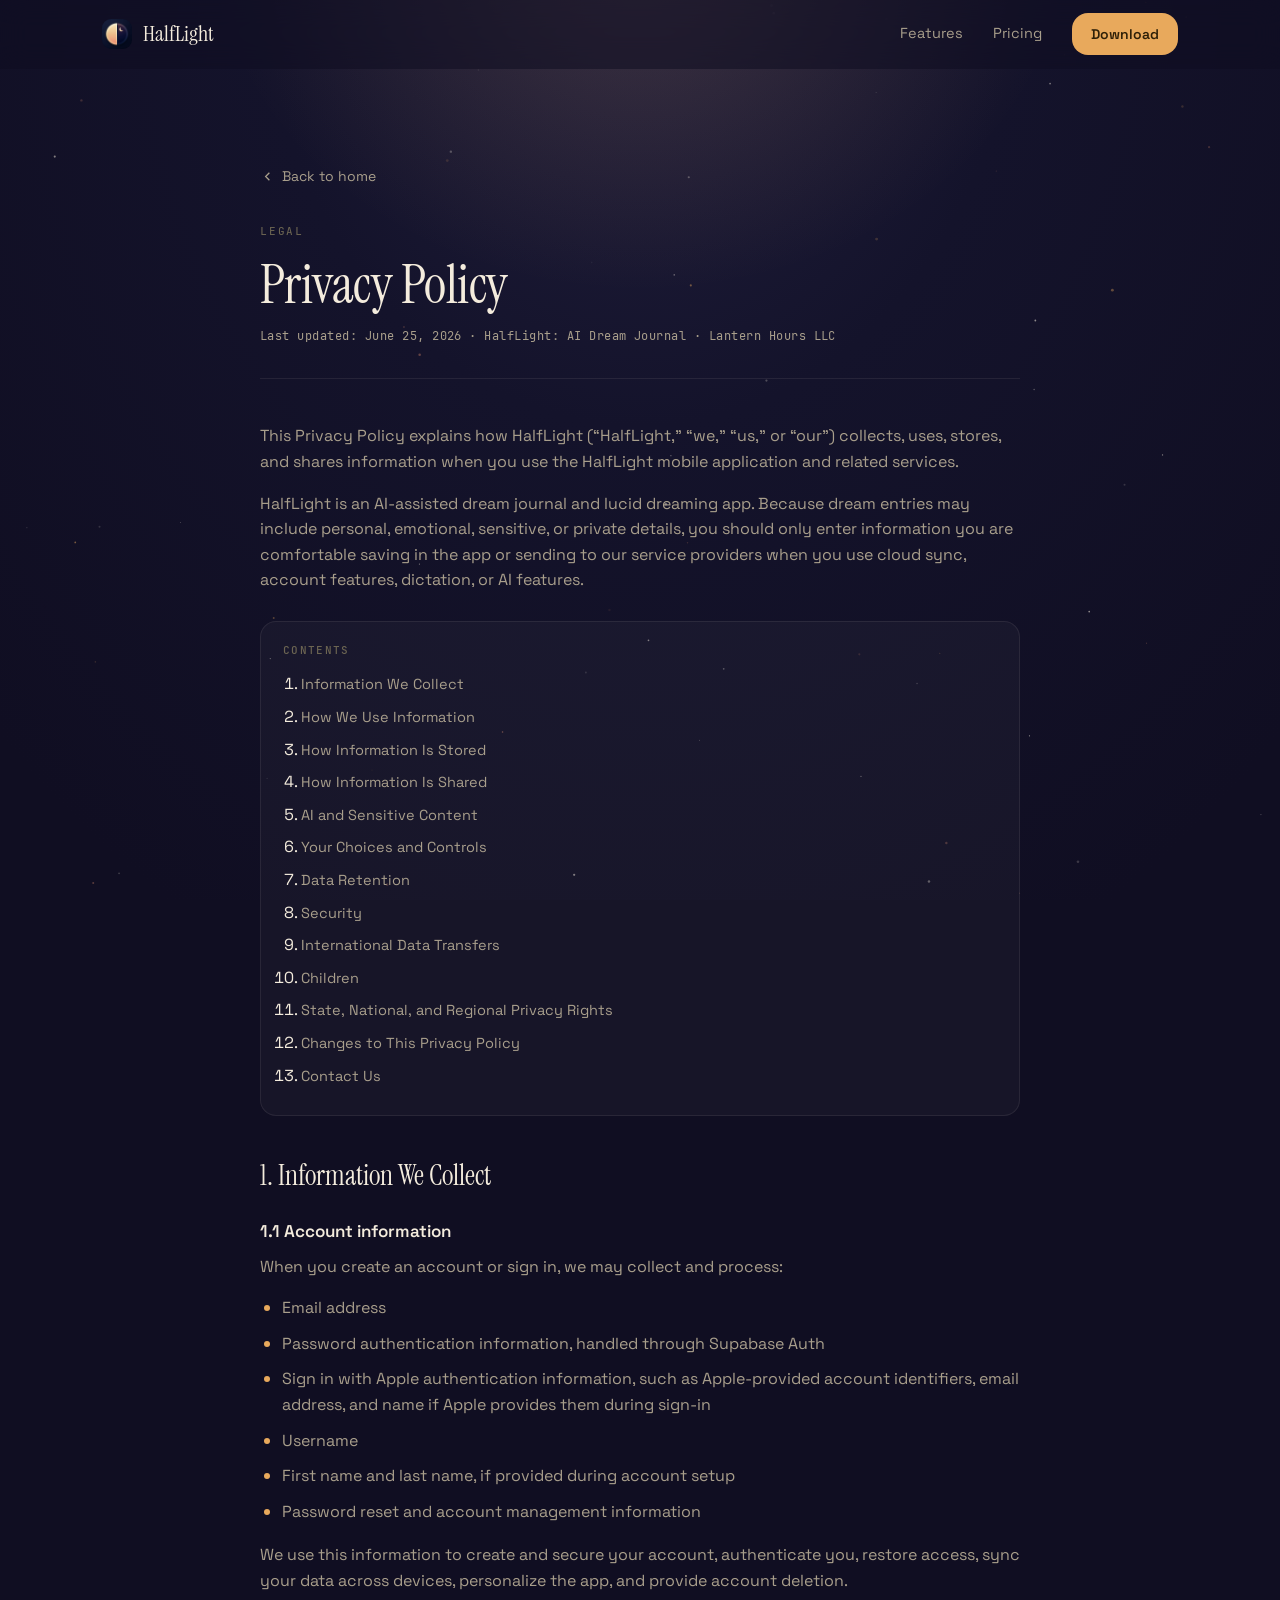
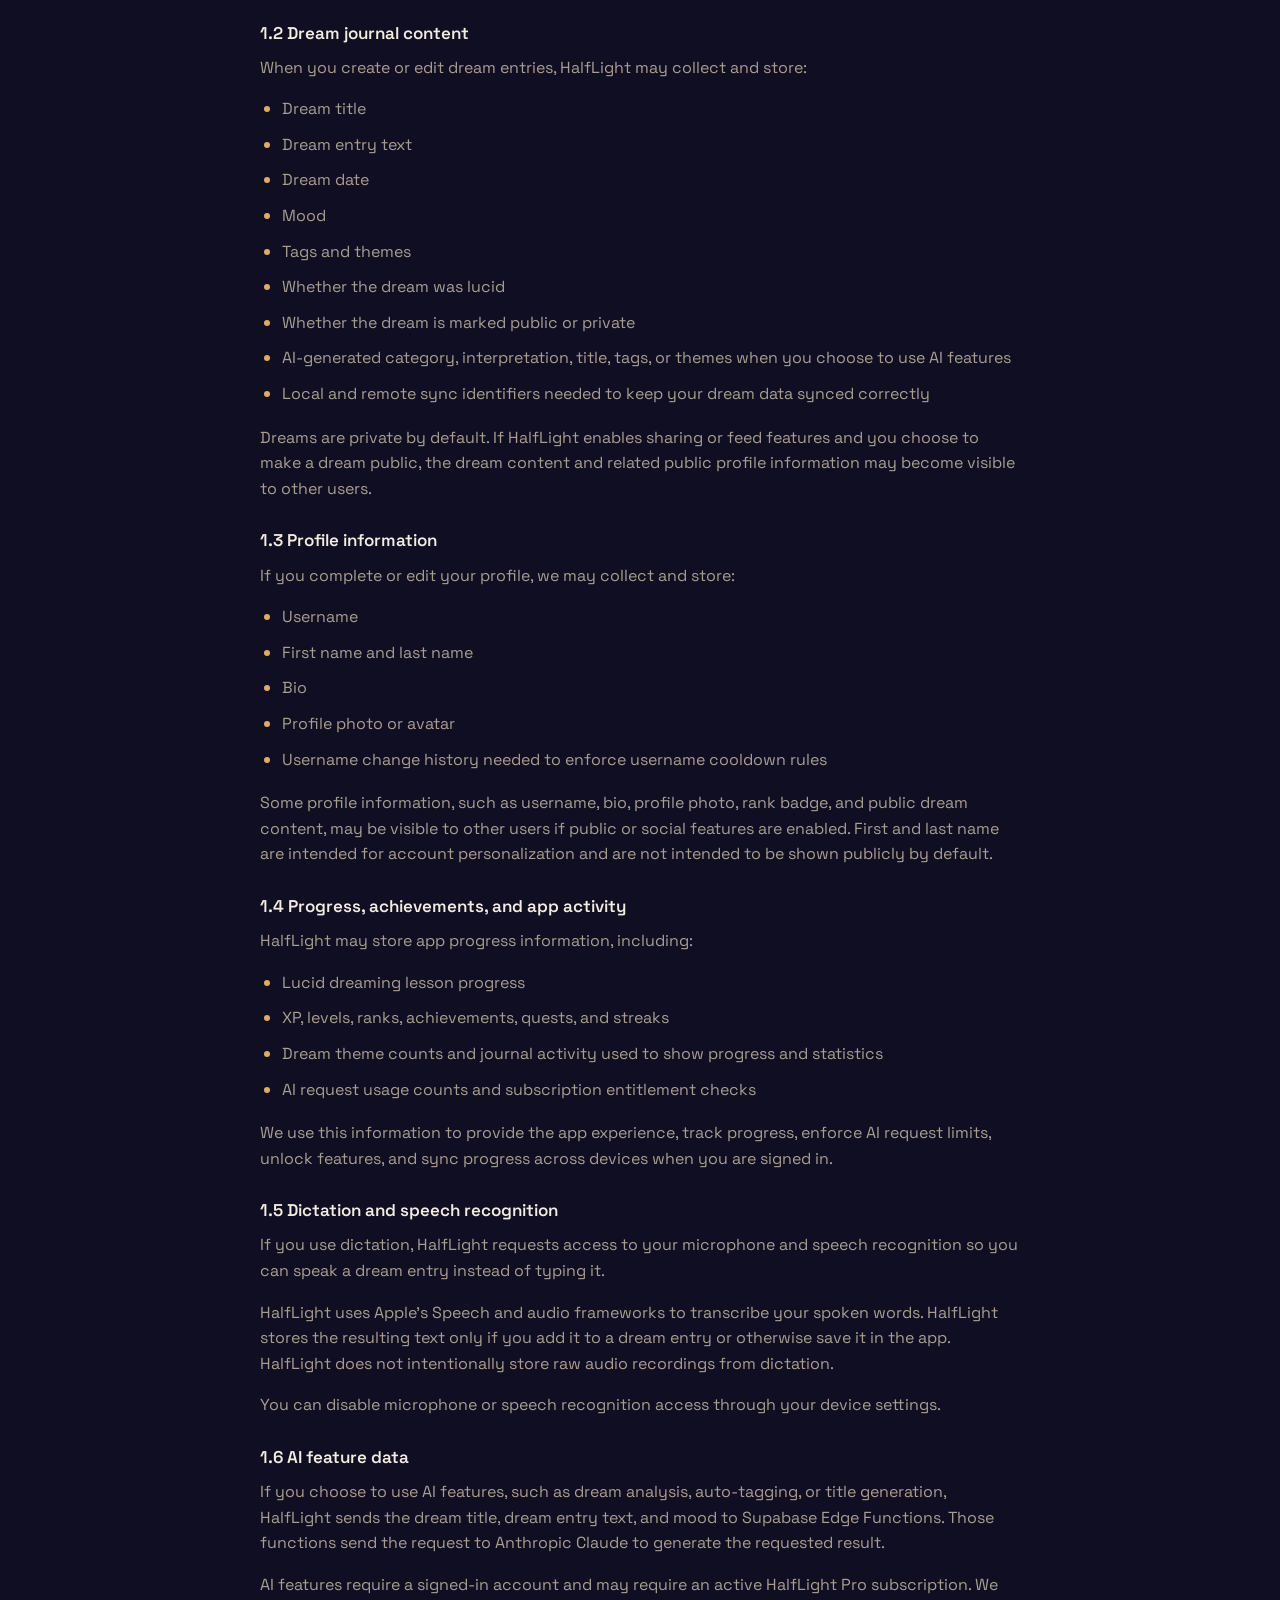
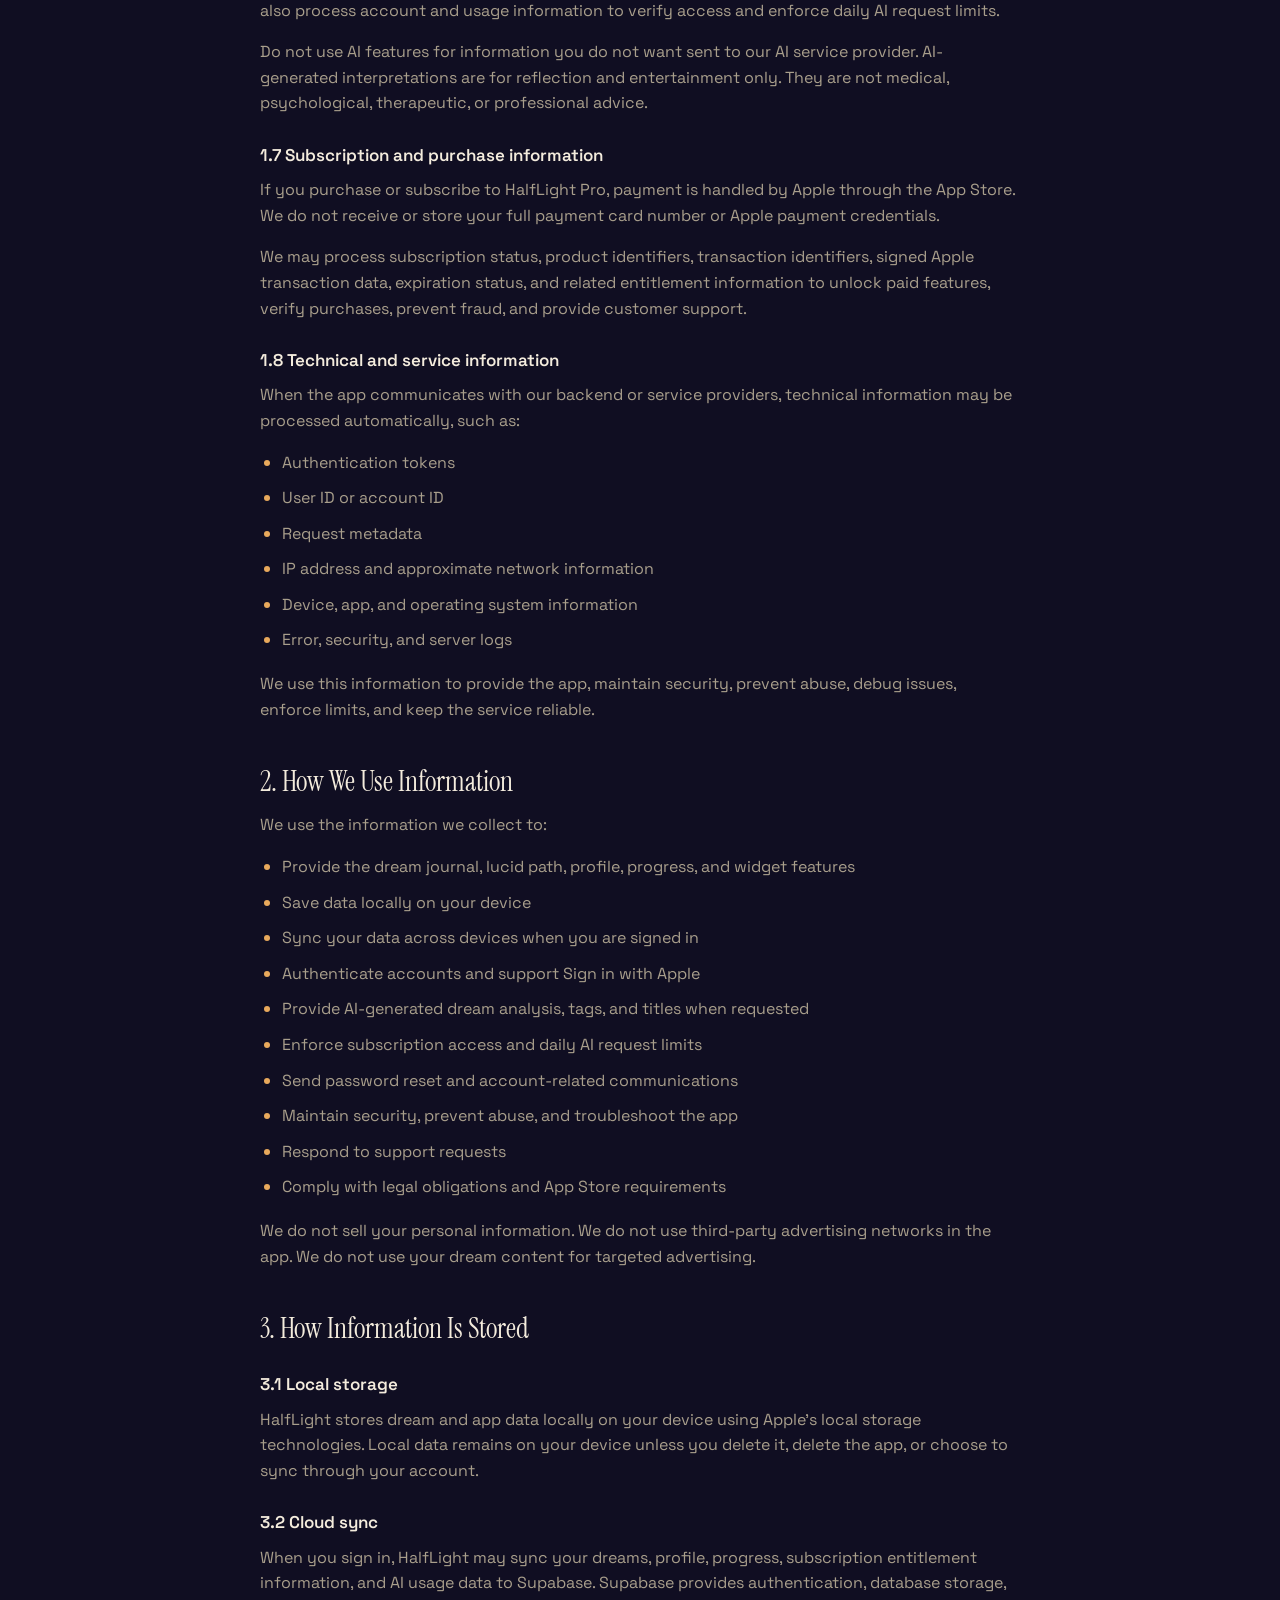
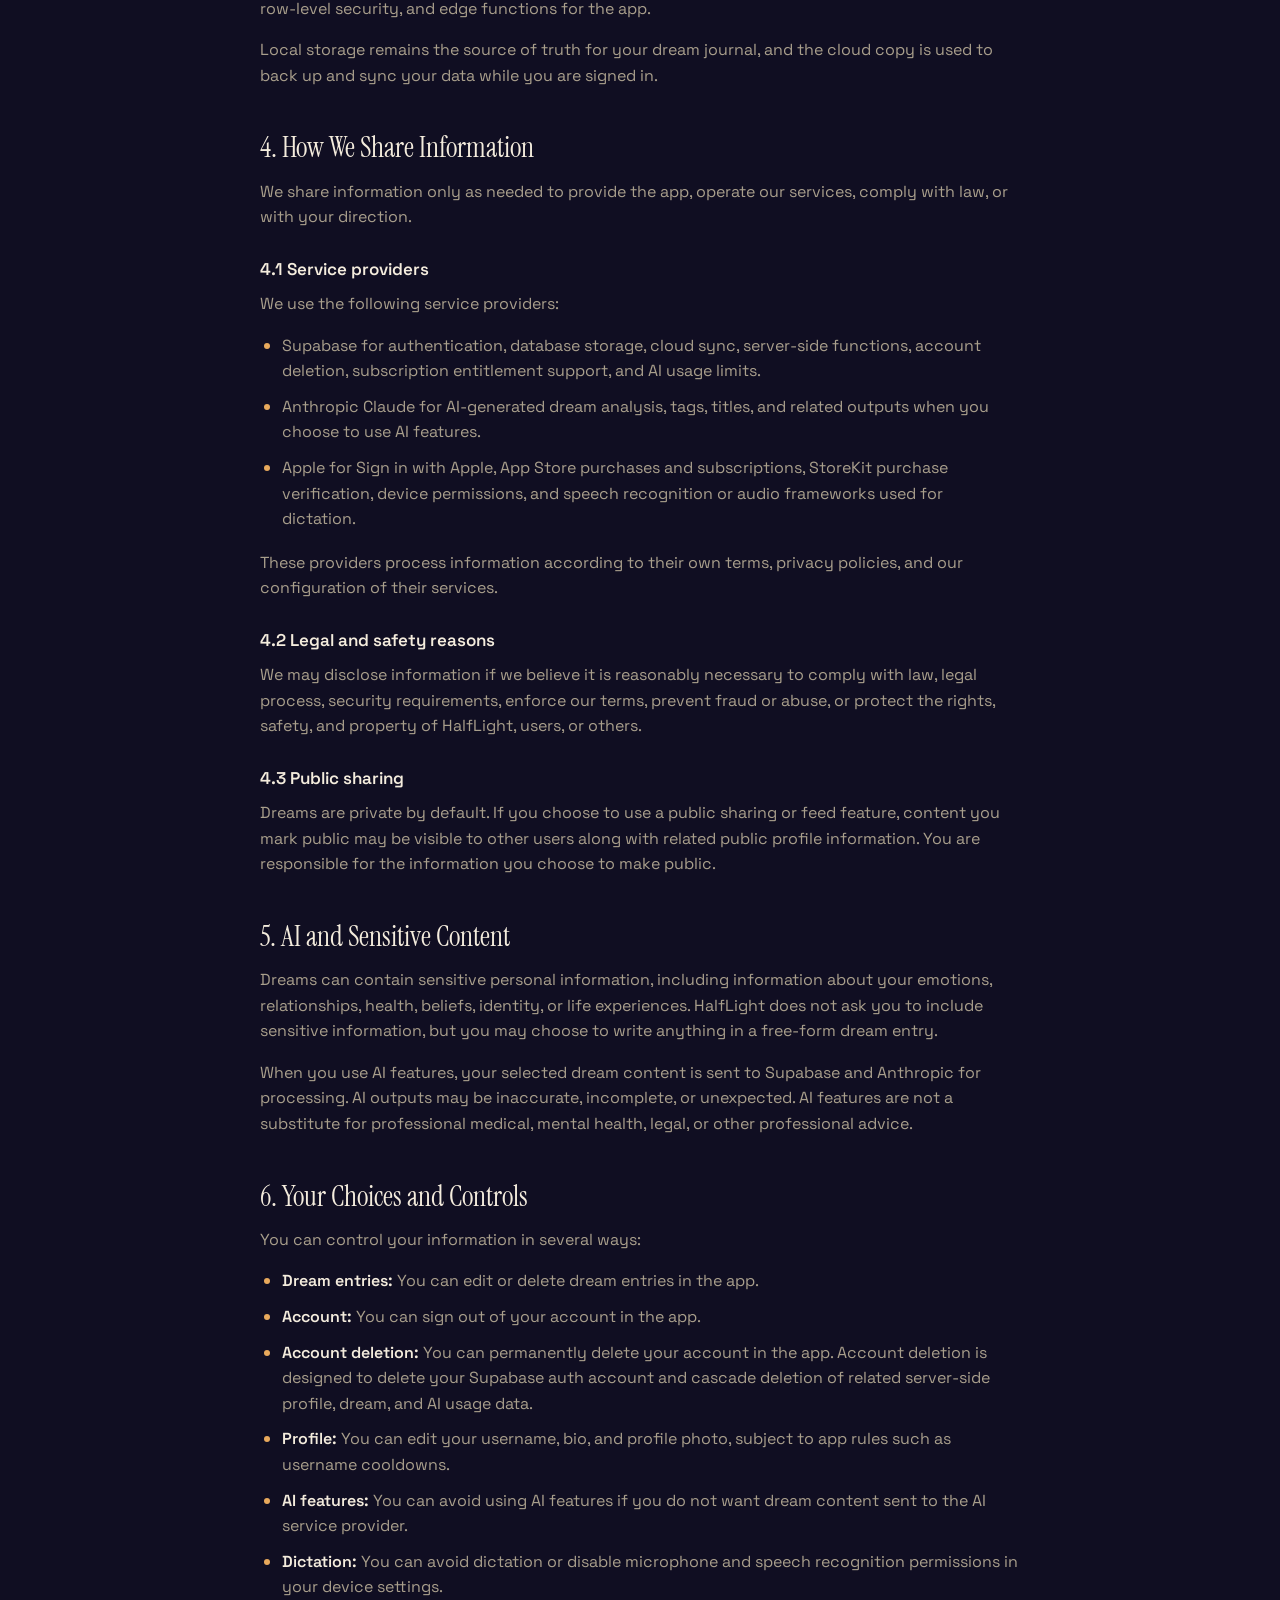
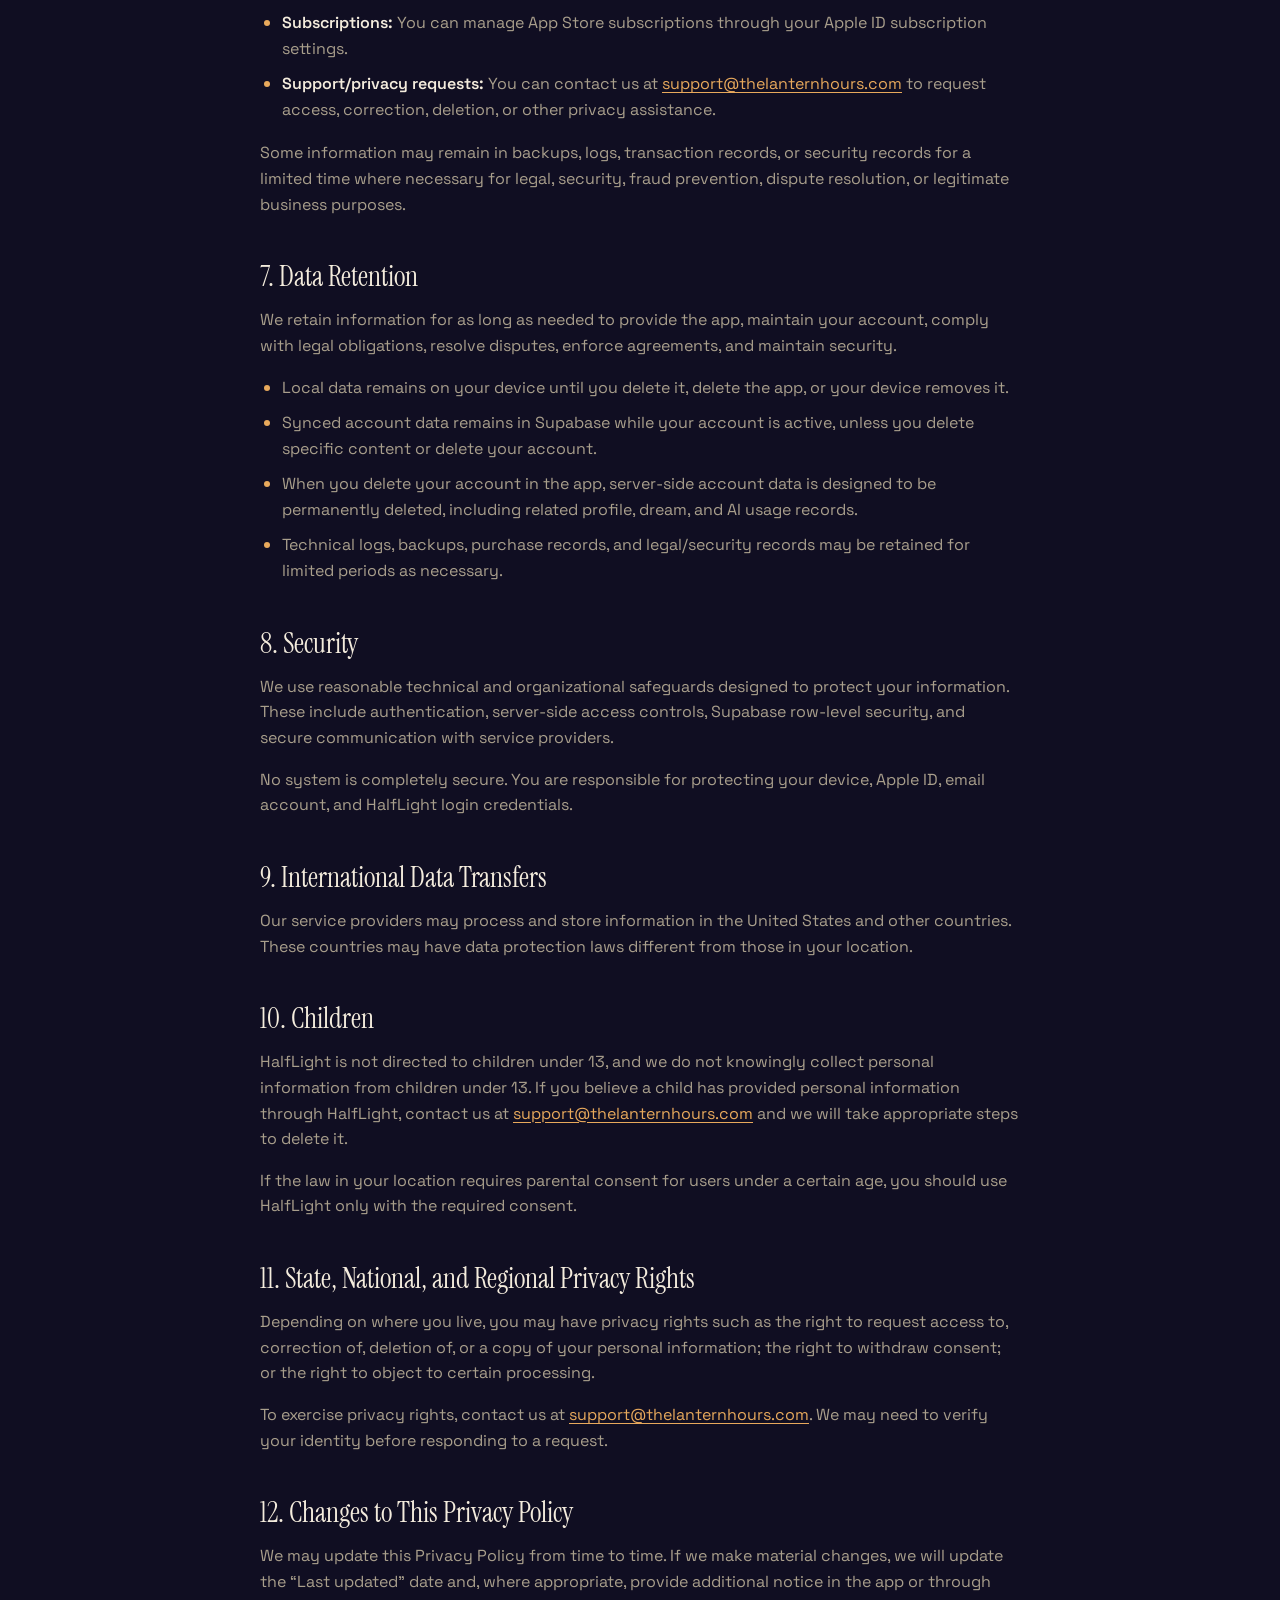
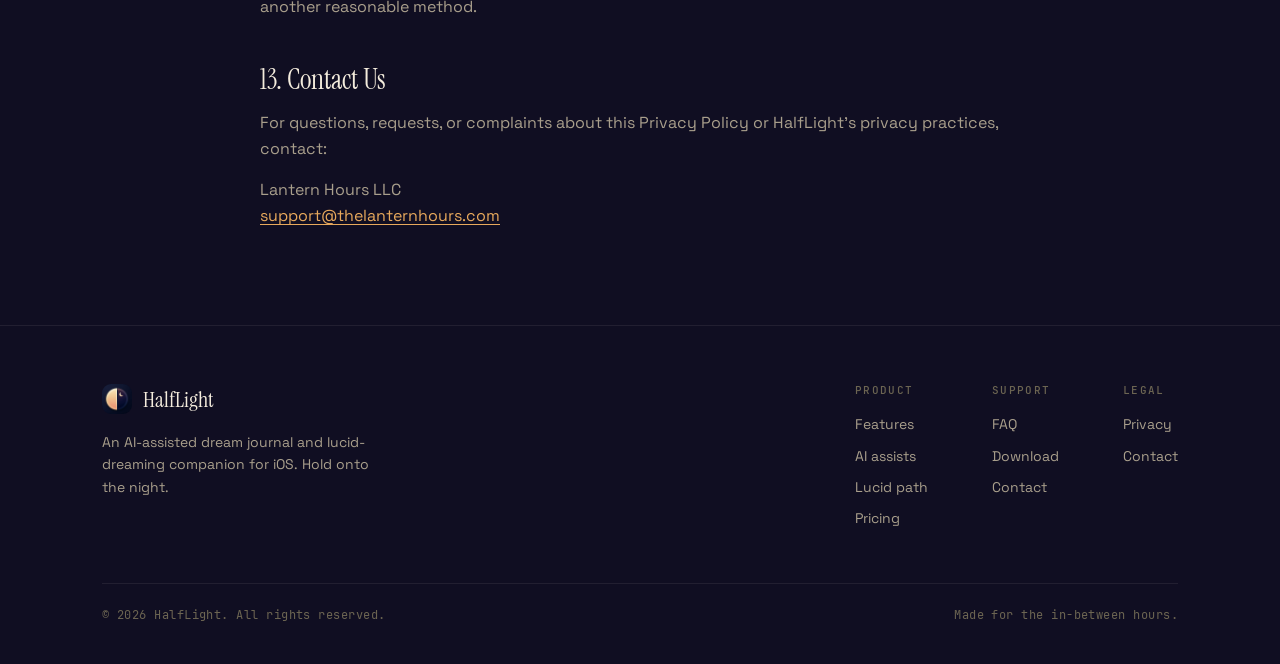
==== privacy.html @ d80c95a6 "Add initial implementation of HalfLight marketing site with JavaScript and CSS - Create script.js fo" ====
<!DOCTYPE html>
<html lang="en">
<head>
  <meta charset="UTF-8" />
  <meta name="viewport" content="width=device-width, initial-scale=1.0" />
  <title>Privacy Policy — HalfLight</title>
  <meta name="description" content="How HalfLight collects, uses, and protects your data." />
  <meta name="theme-color" content="#100E22" />
  <meta name="robots" content="index, follow" />
  <link rel="icon" type="image/jpeg" href="assets/logo.jpg" />
  <link rel="stylesheet" href="styles.css" />
</head>
<body>
  <div class="sky" aria-hidden="true"></div>
  <canvas class="stars" aria-hidden="true"></canvas>

  <!-- NAV -->
  <header class="nav" id="nav">
    <div class="wrap nav-inner">
      <a href="index.html" class="brand">
        <img src="assets/logo.jpg" alt="HalfLight logo" />
        <span>HalfLight</span>
      </a>
      <nav class="nav-links" id="navLinks">
        <a class="lnk" href="index.html#features">Features</a>
        <a class="lnk" href="index.html#pricing">Pricing</a>
        <a class="btn btn-primary" href="index.html#download">Download</a>
      </nav>
      <button class="nav-toggle" id="navToggle" aria-label="Menu">
        <svg width="24" height="24" viewBox="0 0 24 24" fill="none" stroke="currentColor" stroke-width="1.8"><path d="M3 6h18M3 12h18M3 18h18"/></svg>
      </button>
    </div>
  </header>

  <main class="doc">
    <div class="wrap">
      <div class="doc-wrap">
        <a href="index.html" class="doc-back">
          <svg width="15" height="15" viewBox="0 0 24 24" fill="none" stroke="currentColor" stroke-width="2"><path d="M15 18l-6-6 6-6"/></svg>
          Back to home
        </a>

        <div class="doc-head">
          <span class="eyebrow">Legal</span>
          <h1>Privacy Policy</h1>
          <p class="doc-meta">Last updated: June 25, 2026 · HalfLight: AI Dream Journal · Lantern Hours LLC</p>
        </div>

        <div class="doc-body">
          <p>This Privacy Policy explains how HalfLight (“HalfLight,” “we,” “us,” or “our”) collects, uses, stores, and shares information when you use the HalfLight mobile application and related services.</p>
          <p>HalfLight is an AI-assisted dream journal and lucid dreaming app. Because dream entries may include personal, emotional, sensitive, or private details, you should only enter information you are comfortable saving in the app or sending to our service providers when you use cloud sync, account features, dictation, or AI features.</p>

          <div class="doc-toc">
            <h4>Contents</h4>
            <ol>
              <li><a href="#info">Information We Collect</a></li>
              <li><a href="#use">How We Use Information</a></li>
              <li><a href="#storage">How Information Is Stored</a></li>
              <li><a href="#sharing">How Information Is Shared</a></li>
              <li><a href="#ai">AI and Sensitive Content</a></li>
              <li><a href="#choices">Your Choices and Controls</a></li>
              <li><a href="#retention">Data Retention</a></li>
              <li><a href="#security">Security</a></li>
              <li><a href="#transfers">International Data Transfers</a></li>
              <li><a href="#children">Children</a></li>
              <li><a href="#rights">State, National, and Regional Privacy Rights</a></li>
              <li><a href="#changes">Changes to This Privacy Policy</a></li>
              <li><a href="#contact">Contact Us</a></li>
            </ol>
          </div>

          <h2 id="info">1. Information We Collect</h2>

          <h3>1.1 Account information</h3>
          <p>When you create an account or sign in, we may collect and process:</p>
          <ul>
            <li>Email address</li>
            <li>Password authentication information, handled through Supabase Auth</li>
            <li>Sign in with Apple authentication information, such as Apple-provided account identifiers, email address, and name if Apple provides them during sign-in</li>
            <li>Username</li>
            <li>First name and last name, if provided during account setup</li>
            <li>Password reset and account management information</li>
          </ul>
          <p>We use this information to create and secure your account, authenticate you, restore access, sync your data across devices, personalize the app, and provide account deletion.</p>

          <h3>1.2 Dream journal content</h3>
          <p>When you create or edit dream entries, HalfLight may collect and store:</p>
          <ul>
            <li>Dream title</li>
            <li>Dream entry text</li>
            <li>Dream date</li>
            <li>Mood</li>
            <li>Tags and themes</li>
            <li>Whether the dream was lucid</li>
            <li>Whether the dream is marked public or private</li>
            <li>AI-generated category, interpretation, title, tags, or themes when you choose to use AI features</li>
            <li>Local and remote sync identifiers needed to keep your dream data synced correctly</li>
          </ul>
          <p>Dreams are private by default. If HalfLight enables sharing or feed features and you choose to make a dream public, the dream content and related public profile information may become visible to other users.</p>

          <h3>1.3 Profile information</h3>
          <p>If you complete or edit your profile, we may collect and store:</p>
          <ul>
            <li>Username</li>
            <li>First name and last name</li>
            <li>Bio</li>
            <li>Profile photo or avatar</li>
            <li>Username change history needed to enforce username cooldown rules</li>
          </ul>
          <p>Some profile information, such as username, bio, profile photo, rank badge, and public dream content, may be visible to other users if public or social features are enabled. First and last name are intended for account personalization and are not intended to be shown publicly by default.</p>

          <h3>1.4 Progress, achievements, and app activity</h3>
          <p>HalfLight may store app progress information, including:</p>
          <ul>
            <li>Lucid dreaming lesson progress</li>
            <li>XP, levels, ranks, achievements, quests, and streaks</li>
            <li>Dream theme counts and journal activity used to show progress and statistics</li>
            <li>AI request usage counts and subscription entitlement checks</li>
          </ul>
          <p>We use this information to provide the app experience, track progress, enforce AI request limits, unlock features, and sync progress across devices when you are signed in.</p>

          <h3>1.5 Dictation and speech recognition</h3>
          <p>If you use dictation, HalfLight requests access to your microphone and speech recognition so you can speak a dream entry instead of typing it.</p>
          <p>HalfLight uses Apple's Speech and audio frameworks to transcribe your spoken words. HalfLight stores the resulting text only if you add it to a dream entry or otherwise save it in the app. HalfLight does not intentionally store raw audio recordings from dictation.</p>
          <p>You can disable microphone or speech recognition access through your device settings.</p>

          <h3>1.6 AI feature data</h3>
          <p>If you choose to use AI features, such as dream analysis, auto-tagging, or title generation, HalfLight sends the dream title, dream entry text, and mood to Supabase Edge Functions. Those functions send the request to Anthropic Claude to generate the requested result.</p>
          <p>AI features require a signed-in account and may require an active HalfLight Pro subscription. We also process account and usage information to verify access and enforce daily AI request limits.</p>
          <p>Do not use AI features for information you do not want sent to our AI service provider. AI-generated interpretations are for reflection and entertainment only. They are not medical, psychological, therapeutic, or professional advice.</p>

          <h3>1.7 Subscription and purchase information</h3>
          <p>If you purchase or subscribe to HalfLight Pro, payment is handled by Apple through the App Store. We do not receive or store your full payment card number or Apple payment credentials.</p>
          <p>We may process subscription status, product identifiers, transaction identifiers, signed Apple transaction data, expiration status, and related entitlement information to unlock paid features, verify purchases, prevent fraud, and provide customer support.</p>

          <h3>1.8 Technical and service information</h3>
          <p>When the app communicates with our backend or service providers, technical information may be processed automatically, such as:</p>
          <ul>
            <li>Authentication tokens</li>
            <li>User ID or account ID</li>
            <li>Request metadata</li>
            <li>IP address and approximate network information</li>
            <li>Device, app, and operating system information</li>
            <li>Error, security, and server logs</li>
          </ul>
          <p>We use this information to provide the app, maintain security, prevent abuse, debug issues, enforce limits, and keep the service reliable.</p>

          <h2 id="use">2. How We Use Information</h2>
          <p>We use the information we collect to:</p>
          <ul>
            <li>Provide the dream journal, lucid path, profile, progress, and widget features</li>
            <li>Save data locally on your device</li>
            <li>Sync your data across devices when you are signed in</li>
            <li>Authenticate accounts and support Sign in with Apple</li>
            <li>Provide AI-generated dream analysis, tags, and titles when requested</li>
            <li>Enforce subscription access and daily AI request limits</li>
            <li>Send password reset and account-related communications</li>
            <li>Maintain security, prevent abuse, and troubleshoot the app</li>
            <li>Respond to support requests</li>
            <li>Comply with legal obligations and App Store requirements</li>
          </ul>
          <p>We do not sell your personal information. We do not use third-party advertising networks in the app. We do not use your dream content for targeted advertising.</p>

          <h2 id="storage">3. How Information Is Stored</h2>
          <h3>3.1 Local storage</h3>
          <p>HalfLight stores dream and app data locally on your device using Apple's local storage technologies. Local data remains on your device unless you delete it, delete the app, or choose to sync through your account.</p>
          <h3>3.2 Cloud sync</h3>
          <p>When you sign in, HalfLight may sync your dreams, profile, progress, subscription entitlement information, and AI usage data to Supabase. Supabase provides authentication, database storage, row-level security, and edge functions for the app.</p>
          <p>Local storage remains the source of truth for your dream journal, and the cloud copy is used to back up and sync your data while you are signed in.</p>

          <h2 id="sharing">4. How We Share Information</h2>
          <p>We share information only as needed to provide the app, operate our services, comply with law, or with your direction.</p>
          <h3>4.1 Service providers</h3>
          <p>We use the following service providers:</p>
          <ul>
            <li>Supabase for authentication, database storage, cloud sync, server-side functions, account deletion, subscription entitlement support, and AI usage limits.</li>
            <li>Anthropic Claude for AI-generated dream analysis, tags, titles, and related outputs when you choose to use AI features.</li>
            <li>Apple for Sign in with Apple, App Store purchases and subscriptions, StoreKit purchase verification, device permissions, and speech recognition or audio frameworks used for dictation.</li>
          </ul>
          <p>These providers process information according to their own terms, privacy policies, and our configuration of their services.</p>
          <h3>4.2 Legal and safety reasons</h3>
          <p>We may disclose information if we believe it is reasonably necessary to comply with law, legal process, security requirements, enforce our terms, prevent fraud or abuse, or protect the rights, safety, and property of HalfLight, users, or others.</p>
          <h3>4.3 Public sharing</h3>
          <p>Dreams are private by default. If you choose to use a public sharing or feed feature, content you mark public may be visible to other users along with related public profile information. You are responsible for the information you choose to make public.</p>

          <h2 id="ai">5. AI and Sensitive Content</h2>
          <p>Dreams can contain sensitive personal information, including information about your emotions, relationships, health, beliefs, identity, or life experiences. HalfLight does not ask you to include sensitive information, but you may choose to write anything in a free-form dream entry.</p>
          <p>When you use AI features, your selected dream content is sent to Supabase and Anthropic for processing. AI outputs may be inaccurate, incomplete, or unexpected. AI features are not a substitute for professional medical, mental health, legal, or other professional advice.</p>

          <h2 id="choices">6. Your Choices and Controls</h2>
          <p>You can control your information in several ways:</p>
          <ul>
            <li><strong>Dream entries:</strong> You can edit or delete dream entries in the app.</li>
            <li><strong>Account:</strong> You can sign out of your account in the app.</li>
            <li><strong>Account deletion:</strong> You can permanently delete your account in the app. Account deletion is designed to delete your Supabase auth account and cascade deletion of related server-side profile, dream, and AI usage data.</li>
            <li><strong>Profile:</strong> You can edit your username, bio, and profile photo, subject to app rules such as username cooldowns.</li>
            <li><strong>AI features:</strong> You can avoid using AI features if you do not want dream content sent to the AI service provider.</li>
            <li><strong>Dictation:</strong> You can avoid dictation or disable microphone and speech recognition permissions in your device settings.</li>
            <li><strong>Subscriptions:</strong> You can manage App Store subscriptions through your Apple ID subscription settings.</li>
            <li><strong>Support/privacy requests:</strong> You can contact us at <a href="mailto:support@thelanternhours.com">support@thelanternhours.com</a> to request access, correction, deletion, or other privacy assistance.</li>
          </ul>
          <p>Some information may remain in backups, logs, transaction records, or security records for a limited time where necessary for legal, security, fraud prevention, dispute resolution, or legitimate business purposes.</p>

          <h2 id="retention">7. Data Retention</h2>
          <p>We retain information for as long as needed to provide the app, maintain your account, comply with legal obligations, resolve disputes, enforce agreements, and maintain security.</p>
          <ul>
            <li>Local data remains on your device until you delete it, delete the app, or your device removes it.</li>
            <li>Synced account data remains in Supabase while your account is active, unless you delete specific content or delete your account.</li>
            <li>When you delete your account in the app, server-side account data is designed to be permanently deleted, including related profile, dream, and AI usage records.</li>
            <li>Technical logs, backups, purchase records, and legal/security records may be retained for limited periods as necessary.</li>
          </ul>

          <h2 id="security">8. Security</h2>
          <p>We use reasonable technical and organizational safeguards designed to protect your information. These include authentication, server-side access controls, Supabase row-level security, and secure communication with service providers.</p>
          <p>No system is completely secure. You are responsible for protecting your device, Apple ID, email account, and HalfLight login credentials.</p>

          <h2 id="transfers">9. International Data Transfers</h2>
          <p>Our service providers may process and store information in the United States and other countries. These countries may have data protection laws different from those in your location.</p>

          <h2 id="children">10. Children</h2>
          <p>HalfLight is not directed to children under 13, and we do not knowingly collect personal information from children under 13. If you believe a child has provided personal information through HalfLight, contact us at <a href="mailto:support@thelanternhours.com">support@thelanternhours.com</a> and we will take appropriate steps to delete it.</p>
          <p>If the law in your location requires parental consent for users under a certain age, you should use HalfLight only with the required consent.</p>

          <h2 id="rights">11. State, National, and Regional Privacy Rights</h2>
          <p>Depending on where you live, you may have privacy rights such as the right to request access to, correction of, deletion of, or a copy of your personal information; the right to withdraw consent; or the right to object to certain processing.</p>
          <p>To exercise privacy rights, contact us at <a href="mailto:support@thelanternhours.com">support@thelanternhours.com</a>. We may need to verify your identity before responding to a request.</p>

          <h2 id="changes">12. Changes to This Privacy Policy</h2>
          <p>We may update this Privacy Policy from time to time. If we make material changes, we will update the “Last updated” date and, where appropriate, provide additional notice in the app or through another reasonable method.</p>

          <h2 id="contact">13. Contact Us</h2>
          <p>For questions, requests, or complaints about this Privacy Policy or HalfLight's privacy practices, contact:</p>
          <p>Lantern Hours LLC<br><a href="mailto:support@thelanternhours.com">support@thelanternhours.com</a></p>
        </div>
      </div>
    </div>
  </main>

  <!-- FOOTER -->
  <footer class="foot">
    <div class="wrap">
      <div class="foot-grid">
        <div>
          <a href="index.html" class="brand"><img src="assets/logo.jpg" alt="HalfLight logo" /><span>HalfLight</span></a>
          <p class="foot-tag">An AI-assisted dream journal and lucid-dreaming companion for iOS. Hold onto the night.</p>
        </div>
        <div class="foot-cols">
          <div class="foot-col">
            <h4>Product</h4>
            <a href="index.html#features">Features</a>
            <a href="index.html#ai">AI assists</a>
            <a href="index.html#lucid">Lucid path</a>
            <a href="index.html#pricing">Pricing</a>
          </div>
          <div class="foot-col">
            <h4>Support</h4>
            <a href="index.html#faq">FAQ</a>
            <a href="index.html#download">Download</a>
            <a href="mailto:support@thelanternhours.com">Contact</a>
          </div>
          <div class="foot-col">
            <h4>Legal</h4>
            <a href="privacy.html">Privacy</a>
            <a href="privacy.html#contact">Contact</a>
          </div>
        </div>
      </div>
      <div class="foot-bottom">
        <span>© <span id="year"></span> HalfLight. All rights reserved.</span>
        <span>Made for the in-between hours.</span>
      </div>
    </div>
  </footer>

  <script src="script.js"></script>
</body>
</html>
---- styles.css ----
/* ============================================================
   HalfLight — marketing site
   Visual language mirrors the app's DesignSystem.swift:
   • Instrument Serif — display & titles
   • Space Grotesk    — UI & body copy
   • JetBrains Mono    — eyebrow labels, metadata
   Celestial / editorial palette, dark-first.
   ============================================================ */

/* ---------- Fonts ---------- */
@font-face {
  font-family: "Instrument Serif";
  src: url("assets/fonts/InstrumentSerif-Regular.ttf") format("truetype");
  font-weight: 400; font-style: normal; font-display: swap;
}
@font-face {
  font-family: "Instrument Serif";
  src: url("assets/fonts/InstrumentSerif-Italic.ttf") format("truetype");
  font-weight: 400; font-style: italic; font-display: swap;
}
@font-face {
  font-family: "Space Grotesk";
  src: url("assets/fonts/SpaceGrotesk-Regular.ttf") format("truetype");
  font-weight: 400; font-style: normal; font-display: swap;
}
@font-face {
  font-family: "Space Grotesk";
  src: url("assets/fonts/SpaceGrotesk-Medium.ttf") format("truetype");
  font-weight: 500; font-style: normal; font-display: swap;
}
@font-face {
  font-family: "Space Grotesk";
  src: url("assets/fonts/SpaceGrotesk-SemiBold.ttf") format("truetype");
  font-weight: 600; font-style: normal; font-display: swap;
}
@font-face {
  font-family: "Space Grotesk";
  src: url("assets/fonts/SpaceGrotesk-Bold.ttf") format("truetype");
  font-weight: 700; font-style: normal; font-display: swap;
}
@font-face {
  font-family: "JetBrains Mono";
  src: url("assets/fonts/JetBrainsMono-Regular.ttf") format("truetype");
  font-weight: 400; font-style: normal; font-display: swap;
}
@font-face {
  font-family: "JetBrains Mono";
  src: url("assets/fonts/JetBrainsMono-Medium.ttf") format("truetype");
  font-weight: 500; font-style: normal; font-display: swap;
}
@font-face {
  font-family: "JetBrains Mono";
  src: url("assets/fonts/JetBrainsMono-SemiBold.ttf") format("truetype");
  font-weight: 600; font-style: normal; font-display: swap;
}

/* ---------- Palette (dark, from DreamBackground.swift) ---------- */
:root {
  --base:        #14132B;
  --base-deep:   #100E22;
  --surface:     #211F3D;
  --surface-2:   #27244a;
  --primary:     #E8A95C;  /* amber */
  --accent:      #D98B6B;  /* terracotta */
  --name-accent: #D98B6B;
  --text:        #F4ECDD;
  --subtle:      #A99F8C;
  --faint:       #6C6552;
  --on-primary:  #2E2008;
  --lavender:    #B6A6CE;

  --hairline: rgba(244, 236, 221, 0.08);
  --hairline-strong: rgba(244, 236, 221, 0.14);

  --screen: 22px;
  --card-radius: 24px;
  --hero-radius: 26px;
  --control-radius: 16px;
  --pill-radius: 14px;
  --maxw: 1120px;

  --serif: "Instrument Serif", Georgia, serif;
  --body:  "Space Grotesk", system-ui, -apple-system, sans-serif;
  --mono:  "JetBrains Mono", ui-monospace, monospace;
}

/* ---------- Reset ---------- */
*, *::before, *::after { box-sizing: border-box; margin: 0; padding: 0; }
html { scroll-behavior: smooth; -webkit-text-size-adjust: 100%; }
body {
  font-family: var(--body);
  color: var(--text);
  background: var(--base-deep);
  line-height: 1.6;
  overflow-x: hidden;
  -webkit-font-smoothing: antialiased;
}
a { color: inherit; text-decoration: none; }
img { max-width: 100%; display: block; }
section { position: relative; }

/* ---------- Celestial backdrop (mirrors NightSkyBackground) ---------- */
.sky {
  position: fixed; inset: 0; z-index: -2;
  background:
    radial-gradient(620px 520px at 50% -8%, rgba(232,169,92,0.16), transparent 70%),
    radial-gradient(900px 1100px at 50% -4%, var(--surface), var(--base) 42%, var(--base-deep) 100%);
}
.stars { position: fixed; inset: 0; z-index: -1; pointer-events: none; }

/* ---------- Layout helpers ---------- */
.wrap { width: 100%; max-width: var(--maxw); margin: 0 auto; padding: 0 var(--screen); }
.eyebrow {
  font-family: var(--mono);
  font-size: 11px; font-weight: 500;
  letter-spacing: 0.16em; text-transform: uppercase;
  color: var(--primary);
}
.section-head { max-width: 640px; margin-bottom: 52px; }
.section-head .eyebrow { color: var(--faint); }
.section-head h2 {
  font-family: var(--serif); font-weight: 400;
  font-size: clamp(30px, 4.6vw, 46px);
  line-height: 1.08; margin: 14px 0 16px;
  letter-spacing: -0.01em;
}
.section-head p { color: var(--subtle); font-size: 17px; max-width: 540px; }

.pad { padding: clamp(72px, 11vw, 130px) 0; }

/* ---------- Buttons ---------- */
.btn {
  display: inline-flex; align-items: center; gap: 9px;
  font-family: var(--body); font-weight: 600; font-size: 15px;
  padding: 14px 24px; border-radius: var(--control-radius);
  cursor: pointer; border: 1px solid transparent;
  transition: transform .15s ease, opacity .15s ease, background .2s ease, border-color .2s ease;
  white-space: nowrap;
}
.btn:active { transform: scale(0.97); }
.btn-primary { background: var(--primary); color: var(--on-primary); }
.btn-primary:hover { opacity: 0.92; }
.btn-ghost {
  background: rgba(244,236,221,0.04);
  color: rgba(244,236,221,0.82);
  border-color: var(--hairline-strong);
}
.btn-ghost:hover { background: rgba(244,236,221,0.08); }

/* ---------- Nav ---------- */
.nav {
  position: sticky; top: 0; z-index: 50;
  backdrop-filter: blur(14px);
  background: rgba(16,14,34,0.55);
  border-bottom: 1px solid transparent;
  transition: border-color .3s ease, background .3s ease;
}
.nav.scrolled { border-bottom-color: var(--hairline); background: rgba(16,14,34,0.82); }
.nav-inner { display: flex; align-items: center; justify-content: space-between; height: 68px; }
.brand { display: flex; align-items: center; gap: 11px; font-family: var(--serif); font-size: 22px; }
.brand img { width: 30px; height: 30px; border-radius: 9px; }
.nav-links { display: flex; align-items: center; gap: 30px; }
.nav-links a.lnk { font-size: 14.5px; color: var(--subtle); transition: color .2s ease; }
.nav-links a.lnk:hover { color: var(--text); }
.nav-links .btn { padding: 9px 18px; font-size: 14px; }
.nav-toggle { display: none; background: none; border: 0; color: var(--text); cursor: pointer; padding: 6px; }

/* ---------- Hero ---------- */
.hero { padding: clamp(56px, 10vw, 110px) 0 clamp(60px, 9vw, 100px); }
.hero-grid {
  display: grid; grid-template-columns: 1.05fr 0.95fr;
  gap: clamp(32px, 6vw, 80px); align-items: center;
}
.hero-copy .eyebrow { margin-bottom: 22px; display: inline-block; }
.hero h1 {
  font-family: var(--serif); font-weight: 400;
  font-size: clamp(44px, 7.2vw, 82px); line-height: 1.02;
  letter-spacing: -0.015em; margin-bottom: 24px;
}
.hero h1 .it { font-style: italic; color: var(--name-accent); }
.hero-sub { font-size: clamp(17px, 2.1vw, 20px); color: var(--subtle); max-width: 480px; margin-bottom: 34px; }
.hero-cta { display: flex; gap: 14px; flex-wrap: wrap; align-items: center; }
.hero-meta {
  margin-top: 30px; display: flex; gap: 26px; flex-wrap: wrap;
  font-family: var(--mono); font-size: 12px; color: var(--faint);
  letter-spacing: 0.04em;
}
.hero-meta b { color: var(--text); font-weight: 600; }

/* phone mockup */
.phone-wrap { display: flex; justify-content: center; perspective: 1600px; }
.phone {
  position: relative; width: 300px; aspect-ratio: 9 / 19.5;
  border-radius: 46px; padding: 11px;
  background: linear-gradient(160deg, #2a2750, #16142e);
  border: 1px solid var(--hairline-strong);
  box-shadow: 0 40px 90px -30px rgba(0,0,0,0.7), 0 0 80px -20px rgba(232,169,92,0.22);
  transform: rotateY(-13deg) rotateX(4deg);
}
.phone-screen {
  width: 100%; height: 100%; border-radius: 36px; overflow: hidden;
  background:
    radial-gradient(320px 280px at 50% -6%, rgba(232,169,92,0.18), transparent 70%),
    linear-gradient(180deg, #211F3D, #14132B 55%, #100E22);
  display: flex; flex-direction: column; padding: 26px 20px;
}
.phone-notch {
  position: absolute; top: 20px; left: 50%; transform: translateX(-50%);
  width: 92px; height: 7px; border-radius: 4px; background: rgba(0,0,0,0.45); z-index: 3;
}
.ps-eyebrow { font-family: var(--mono); font-size: 9.5px; letter-spacing: 0.18em; text-transform: uppercase; color: var(--faint); }
.ps-greet { font-family: var(--serif); font-size: 27px; line-height: 1.1; margin: 7px 0 18px; }
.ps-greet i { color: var(--name-accent); }
.ps-card {
  background: rgba(255,255,255,0.035); border: 1px solid var(--hairline);
  border-radius: 18px; padding: 14px 15px; margin-bottom: 12px;
}
.ps-card .lbl { font-family: var(--mono); font-size: 8.5px; letter-spacing: 0.14em; text-transform: uppercase; color: var(--primary); }
.ps-card .ttl { font-family: var(--serif); font-size: 17px; margin: 5px 0 6px; }
.ps-card .ex { font-size: 11px; color: var(--subtle); line-height: 1.5; }
.ps-tags { display: flex; gap: 6px; margin-top: 10px; flex-wrap: wrap; }
.ps-tag { font-family: var(--mono); font-size: 8.5px; padding: 4px 9px; border-radius: 20px; background: rgba(232,169,92,0.14); color: var(--primary); letter-spacing: 0.04em; }
.ps-cta {
  margin-top: auto; background: var(--primary); color: var(--on-primary);
  border-radius: 15px; padding: 13px; text-align: center;
  font-family: var(--body); font-weight: 600; font-size: 13px;
}
.ps-row { display: flex; gap: 8px; }
.ps-row .ps-card { flex: 1; margin-bottom: 12px; text-align: center; }
.ps-row .num { font-family: var(--serif); font-size: 24px; color: var(--primary); }
.ps-row .cap { font-family: var(--mono); font-size: 7.5px; letter-spacing: 0.1em; text-transform: uppercase; color: var(--faint); margin-top: 2px; }

/* ---------- Logo strip / values ---------- */
.strip { border-top: 1px solid var(--hairline); border-bottom: 1px solid var(--hairline); }
.strip-inner { display: flex; flex-wrap: wrap; gap: 14px 38px; justify-content: center; padding: 26px 0; }
.strip-item { font-family: var(--mono); font-size: 12px; letter-spacing: 0.06em; color: var(--subtle); display: flex; align-items: center; gap: 9px; }
.strip-item .dot { width: 5px; height: 5px; border-radius: 50%; background: var(--primary); }

/* ---------- Feature cards ---------- */
.feat-grid { display: grid; grid-template-columns: repeat(3, 1fr); gap: 18px; }
.card {
  background: var(--surface); border: 1px solid var(--hairline);
  border-radius: var(--card-radius); padding: 30px 28px;
  box-shadow: 0 12px 30px -18px rgba(0,0,0,0.6);
  transition: transform .25s ease, border-color .25s ease;
}
.card:hover { transform: translateY(-4px); border-color: var(--hairline-strong); }
.card .ic {
  width: 46px; height: 46px; border-radius: 13px; display: grid; place-items: center;
  background: rgba(232,169,92,0.12); margin-bottom: 18px; font-size: 22px;
}
.card h3 { font-family: var(--serif); font-weight: 400; font-size: 23px; margin-bottom: 9px; }
.card p { color: var(--subtle); font-size: 14.5px; }
.card.span-2 { grid-column: span 2; }

/* ---------- Alternating feature rows ---------- */
.frow { display: grid; grid-template-columns: 1fr 1fr; gap: clamp(30px, 6vw, 76px); align-items: center; }
.frow + .frow { margin-top: clamp(60px, 9vw, 110px); }
.frow.flip .frow-media { order: -1; }
.frow-copy .eyebrow { display: inline-block; margin-bottom: 16px; }
.frow-copy h3 { font-family: var(--serif); font-weight: 400; font-size: clamp(28px, 3.6vw, 38px); line-height: 1.1; margin-bottom: 16px; }
.frow-copy p { color: var(--subtle); font-size: 16px; margin-bottom: 18px; }
.flist { list-style: none; display: flex; flex-direction: column; gap: 11px; }
.flist li { display: flex; gap: 11px; font-size: 14.5px; color: var(--text); align-items: flex-start; }
.flist li::before { content: ""; flex: none; width: 7px; height: 7px; border-radius: 50%; background: var(--primary); margin-top: 8px; box-shadow: 0 0 10px rgba(232,169,92,0.6); }

.frow-media { display: flex; justify-content: center; }
.mock {
  width: 100%; max-width: 420px;
  background: var(--surface); border: 1px solid var(--hairline);
  border-radius: var(--hero-radius); padding: 24px;
  box-shadow: 0 30px 70px -32px rgba(0,0,0,0.7);
}
.mock-eyebrow { font-family: var(--mono); font-size: 10px; letter-spacing: 0.16em; text-transform: uppercase; color: var(--faint); }
.mock h4 { font-family: var(--serif); font-weight: 400; font-size: 22px; margin: 8px 0 14px; }

/* AI mock */
.ai-chip { display: inline-flex; align-items: center; gap: 7px; font-family: var(--mono); font-size: 10px; letter-spacing: 0.08em; text-transform: uppercase; padding: 6px 11px; border-radius: 20px; background: rgba(217,139,107,0.16); color: var(--accent); margin-bottom: 14px; }
.ai-line { height: 9px; border-radius: 5px; background: linear-gradient(90deg, rgba(244,236,221,0.16), rgba(244,236,221,0.05)); margin-bottom: 9px; }
.ai-line.w-90 { width: 90%; } .ai-line.w-75 { width: 75%; } .ai-line.w-60 { width: 60%; }
.ai-tags { display: flex; gap: 7px; flex-wrap: wrap; margin-top: 16px; }
.ai-tags span { font-family: var(--mono); font-size: 10px; padding: 5px 11px; border-radius: 20px; background: rgba(232,169,92,0.13); color: var(--primary); }

/* lucid path mock */
.path { display: flex; flex-direction: column; gap: 4px; }
.path-node { display: flex; align-items: center; gap: 13px; padding: 10px 4px; }
.path-dot { flex: none; width: 38px; height: 38px; border-radius: 50%; display: grid; place-items: center; font-size: 16px; border: 1px solid var(--hairline-strong); }
.path-dot.done { background: var(--primary); color: var(--on-primary); border-color: transparent; }
.path-dot.now { background: rgba(232,169,92,0.16); color: var(--primary); box-shadow: 0 0 0 4px rgba(232,169,92,0.10); }
.path-dot.lock { color: var(--faint); }
.path-node .pn-t { font-family: var(--serif); font-size: 16px; }
.path-node .pn-s { font-family: var(--mono); font-size: 9.5px; letter-spacing: 0.08em; text-transform: uppercase; color: var(--faint); }
.path-line { width: 1px; height: 12px; background: var(--hairline-strong); margin-left: 22px; }

/* progress mock */
.prog-grid { display: grid; grid-template-columns: repeat(2, 1fr); gap: 11px; }
.prog-cell { background: rgba(255,255,255,0.03); border: 1px solid var(--hairline); border-radius: 14px; padding: 15px; }
.prog-cell .n { font-family: var(--serif); font-size: 30px; color: var(--primary); }
.prog-cell .c { font-family: var(--mono); font-size: 9px; letter-spacing: 0.1em; text-transform: uppercase; color: var(--faint); margin-top: 3px; }
.heat { display: grid; grid-template-columns: repeat(14, 1fr); gap: 4px; margin-top: 16px; }
.heat i { aspect-ratio: 1; border-radius: 3px; background: rgba(244,236,221,0.06); }
.heat i.l1 { background: rgba(232,169,92,0.28); } .heat i.l2 { background: rgba(232,169,92,0.55); } .heat i.l3 { background: var(--primary); }

/* ---------- How it works ---------- */
.steps { display: grid; grid-template-columns: repeat(3, 1fr); gap: 18px; counter-reset: step; }
.step { position: relative; padding: 30px 26px; border: 1px solid var(--hairline); border-radius: var(--card-radius); background: rgba(255,255,255,0.02); }
.step .num { font-family: var(--serif); font-size: 40px; color: var(--primary); line-height: 1; }
.step h3 { font-family: var(--serif); font-weight: 400; font-size: 22px; margin: 14px 0 8px; }
.step p { color: var(--subtle); font-size: 14.5px; }

/* ---------- Pricing ---------- */
.price-grid { display: grid; grid-template-columns: repeat(3, 1fr); gap: 18px; align-items: stretch; }
.price {
  display: flex; flex-direction: column;
  background: var(--surface); border: 1px solid var(--hairline);
  border-radius: var(--card-radius); padding: 32px 28px;
}
.price.feature { border-color: rgba(232,169,92,0.45); box-shadow: 0 0 60px -24px rgba(232,169,92,0.5); position: relative; }
.price .plan { font-family: var(--mono); font-size: 11px; letter-spacing: 0.14em; text-transform: uppercase; color: var(--primary); }
.price .amt { font-family: var(--serif); font-size: 44px; margin: 14px 0 2px; }
.price .amt span { font-family: var(--body); font-size: 15px; color: var(--subtle); }
.price .desc { color: var(--subtle); font-size: 14px; margin-bottom: 20px; }
.price ul { list-style: none; display: flex; flex-direction: column; gap: 10px; margin-bottom: 26px; flex: 1; }
.price ul li { display: flex; gap: 10px; font-size: 14px; align-items: flex-start; }
.price ul li::before { content: "✦"; color: var(--primary); font-size: 11px; margin-top: 3px; }
.badge { position: absolute; top: -12px; right: 24px; font-family: var(--mono); font-size: 10px; letter-spacing: 0.1em; text-transform: uppercase; background: var(--primary); color: var(--on-primary); padding: 5px 12px; border-radius: 20px; }

/* ---------- FAQ ---------- */
.faq { max-width: 760px; margin: 0 auto; }
.qa { border-bottom: 1px solid var(--hairline); }
.qa summary {
  cursor: pointer; list-style: none; padding: 22px 0;
  display: flex; justify-content: space-between; gap: 20px; align-items: center;
  font-family: var(--serif); font-size: 20px;
}
.qa summary::-webkit-details-marker { display: none; }
.qa summary .plus { flex: none; color: var(--primary); transition: transform .25s ease; font-size: 22px; }
.qa[open] summary .plus { transform: rotate(45deg); }
.qa .ans { padding: 0 0 22px; color: var(--subtle); font-size: 15px; max-width: 660px; }

/* ---------- CTA band ---------- */
.cta-band { text-align: center; }
.cta-inner {
  background:
    radial-gradient(500px 300px at 50% 0%, rgba(232,169,92,0.18), transparent 70%),
    var(--surface);
  border: 1px solid var(--hairline-strong);
  border-radius: var(--hero-radius);
  padding: clamp(48px, 8vw, 84px) 28px;
}
.cta-band h2 { font-family: var(--serif); font-weight: 400; font-size: clamp(32px, 5vw, 52px); line-height: 1.05; margin-bottom: 16px; }
.cta-band h2 .it { font-style: italic; color: var(--name-accent); }
.cta-band p { color: var(--subtle); font-size: 17px; max-width: 440px; margin: 0 auto 30px; }

/* ---------- Legal / document page ---------- */
.doc { padding: clamp(56px, 9vw, 96px) 0 clamp(48px, 7vw, 80px); }
.doc-wrap { max-width: 760px; margin: 0 auto; }
.doc-head { margin-bottom: 44px; padding-bottom: 32px; border-bottom: 1px solid var(--hairline); }
.doc-head .eyebrow { color: var(--faint); }
.doc-head h1 {
  font-family: var(--serif); font-weight: 400;
  font-size: clamp(34px, 6vw, 54px); line-height: 1.04;
  letter-spacing: -0.01em; margin: 14px 0 14px;
}
.doc-meta { font-family: var(--mono); font-size: 12px; letter-spacing: 0.04em; color: var(--subtle); }
.doc-back {
  display: inline-flex; align-items: center; gap: 7px;
  font-size: 14px; color: var(--subtle); margin-bottom: 30px;
  transition: color .2s ease;
}
.doc-back:hover { color: var(--text); }

.doc-body h2 {
  font-family: var(--serif); font-weight: 400;
  font-size: clamp(22px, 3vw, 28px); line-height: 1.15;
  margin: 44px 0 14px;
}
.doc-body h3 {
  font-family: var(--body); font-weight: 600;
  font-size: 17px; margin: 26px 0 8px; color: var(--text);
}
.doc-body p { color: var(--subtle); font-size: 16px; margin-bottom: 16px; }
.doc-body a { color: var(--primary); text-decoration: underline; text-underline-offset: 3px; }
.doc-body ul { list-style: none; margin: 0 0 18px; padding: 0; }
.doc-body ul li {
  position: relative; padding-left: 22px; margin-bottom: 10px;
  color: var(--subtle); font-size: 16px;
}
.doc-body ul li::before {
  content: ""; position: absolute; left: 4px; top: 10px;
  width: 6px; height: 6px; border-radius: 50%; background: var(--primary);
}
.doc-body strong { color: var(--text); font-weight: 600; }
.doc-note {
  margin: 32px 0; padding: 18px 20px;
  background: rgba(232,169,92,0.08);
  border: 1px solid rgba(232,169,92,0.28);
  border-radius: var(--control-radius);
  font-size: 14.5px; color: var(--subtle);
}
.doc-note strong { color: var(--primary); }
.doc-toc {
  margin: 28px 0 8px; padding: 20px 22px;
  background: rgba(255,255,255,0.03);
  border: 1px solid var(--hairline);
  border-radius: var(--control-radius);
}
.doc-toc h4 { font-family: var(--mono); font-size: 11px; letter-spacing: 0.12em; text-transform: uppercase; color: var(--faint); margin-bottom: 12px; }
.doc-toc ol { margin: 0; padding-left: 18px; }
.doc-toc li { margin-bottom: 7px; }
.doc-toc a { color: var(--subtle); font-size: 14.5px; text-decoration: none; }
.doc-toc a:hover { color: var(--text); }

/* ---------- Footer ---------- */
.foot { border-top: 1px solid var(--hairline); padding: 56px 0 40px; }
.foot-grid { display: flex; justify-content: space-between; gap: 40px; flex-wrap: wrap; }
.foot .brand { margin-bottom: 14px; }
.foot-tag { color: var(--subtle); font-size: 14px; max-width: 280px; }
.foot-cols { display: flex; gap: 64px; flex-wrap: wrap; }
.foot-col h4 { font-family: var(--mono); font-size: 11px; letter-spacing: 0.12em; text-transform: uppercase; color: var(--faint); margin-bottom: 14px; }
.foot-col a { display: block; color: var(--subtle); font-size: 14px; margin-bottom: 9px; transition: color .2s ease; }
.foot-col a:hover { color: var(--text); }
.foot-bottom { margin-top: 44px; padding-top: 22px; border-top: 1px solid var(--hairline); display: flex; justify-content: space-between; gap: 16px; flex-wrap: wrap; font-family: var(--mono); font-size: 11.5px; color: var(--faint); letter-spacing: 0.04em; }

/* ---------- Reveal animation ----------
   Progressive enhancement: content is visible by default, and only hidden
   (to animate in) when JS has added the `js` class to <html>. So with JS
   disabled or broken, nothing below the fold disappears. */
.js .reveal { opacity: 0; transform: translateY(22px); transition: opacity .7s ease, transform .7s ease; }
.js .reveal.in { opacity: 1; transform: none; }

/* ---------- Responsive ---------- */
@media (max-width: 940px) {
  .hero-grid { grid-template-columns: 1fr; }
  .phone-wrap { order: -1; margin-bottom: 14px; }
  .phone { transform: none; }
  .feat-grid { grid-template-columns: repeat(2, 1fr); }
  .card.span-2 { grid-column: span 2; }
  .steps, .price-grid { grid-template-columns: 1fr; }
  .frow, .frow.flip .frow-media { grid-template-columns: 1fr; }
  .frow.flip .frow-media { order: 0; }
}
@media (max-width: 620px) {
  .nav-links { display: none; }
  .nav-links.open {
    display: flex; flex-direction: column; align-items: flex-start; gap: 18px;
    position: absolute; top: 68px; left: 0; right: 0; padding: 22px var(--screen);
    background: rgba(16,14,34,0.97); border-bottom: 1px solid var(--hairline);
  }
  .nav-toggle { display: block; }
  .feat-grid { grid-template-columns: 1fr; }
  .card.span-2 { grid-column: span 1; }
  .foot-grid { flex-direction: column; }
}

@media (prefers-reduced-motion: reduce) {
  .js .reveal { opacity: 1; transform: none; transition: none; }
  html { scroll-behavior: auto; }
}
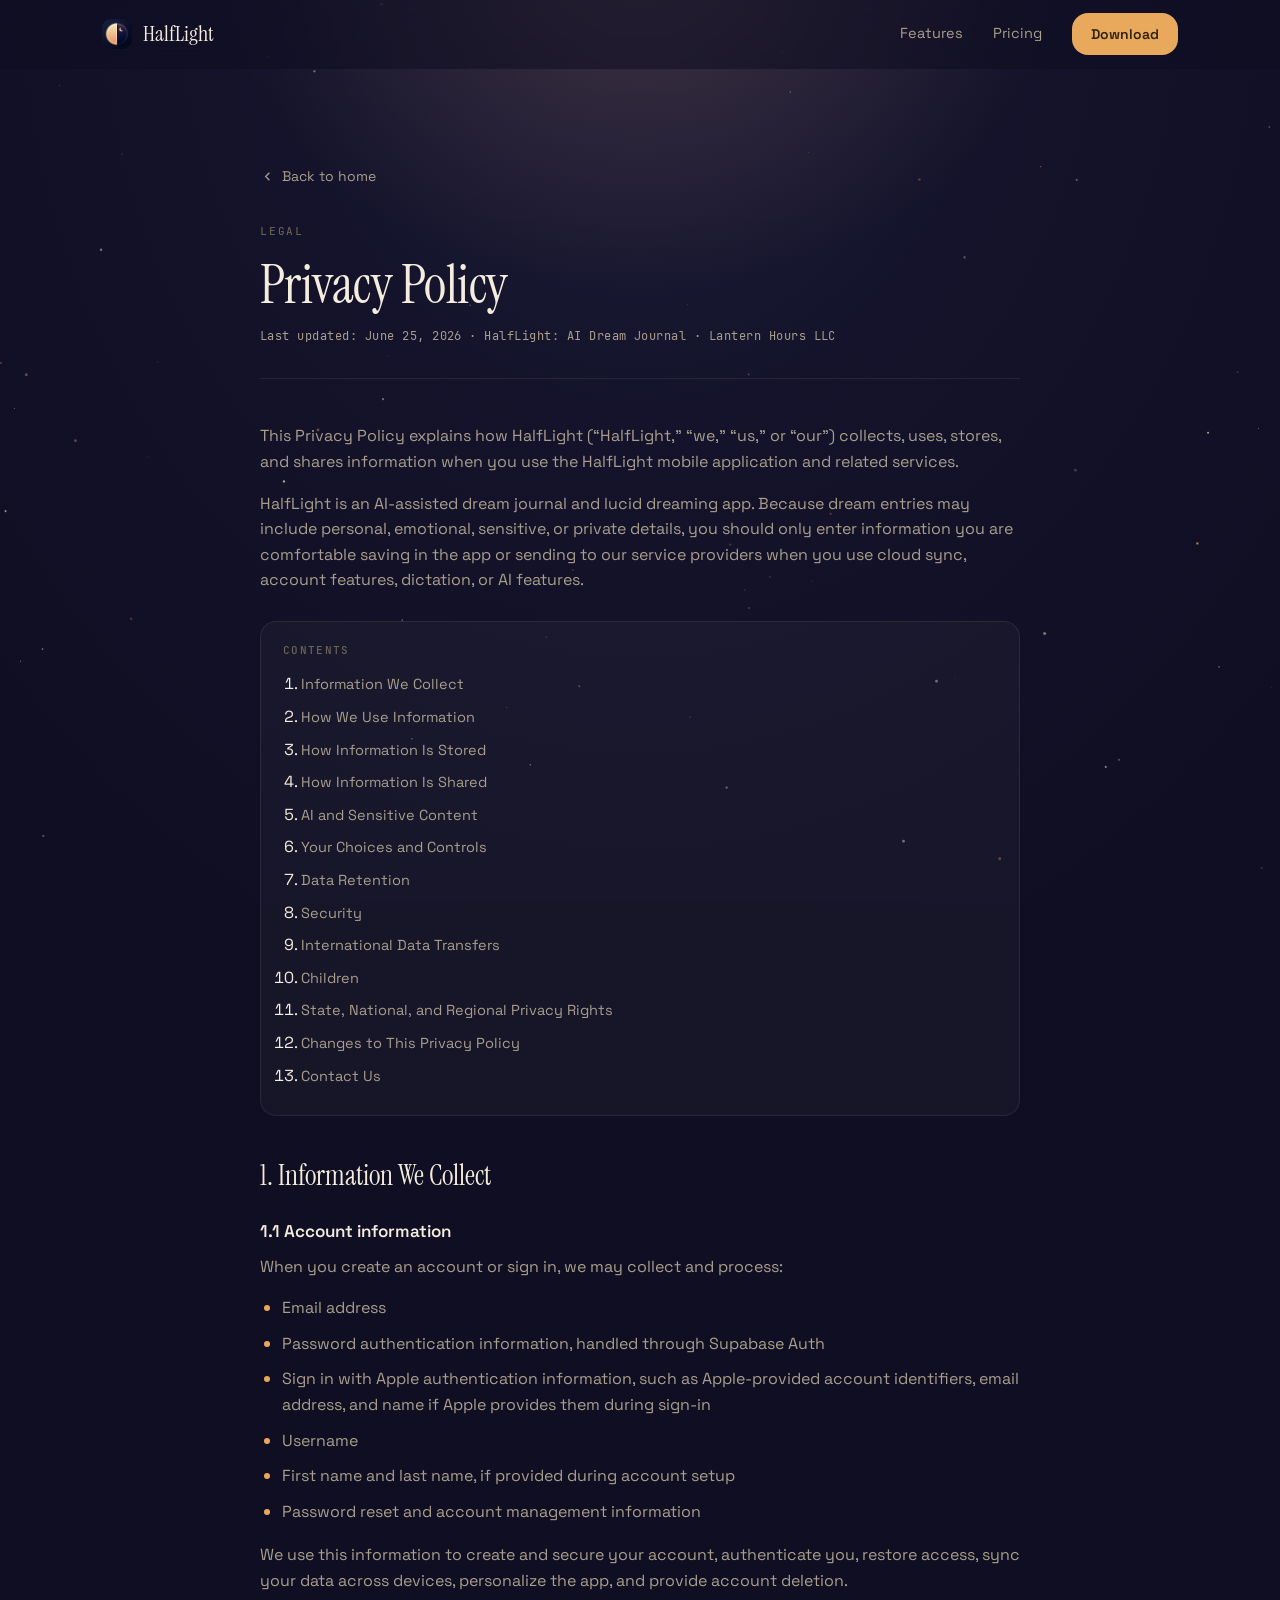
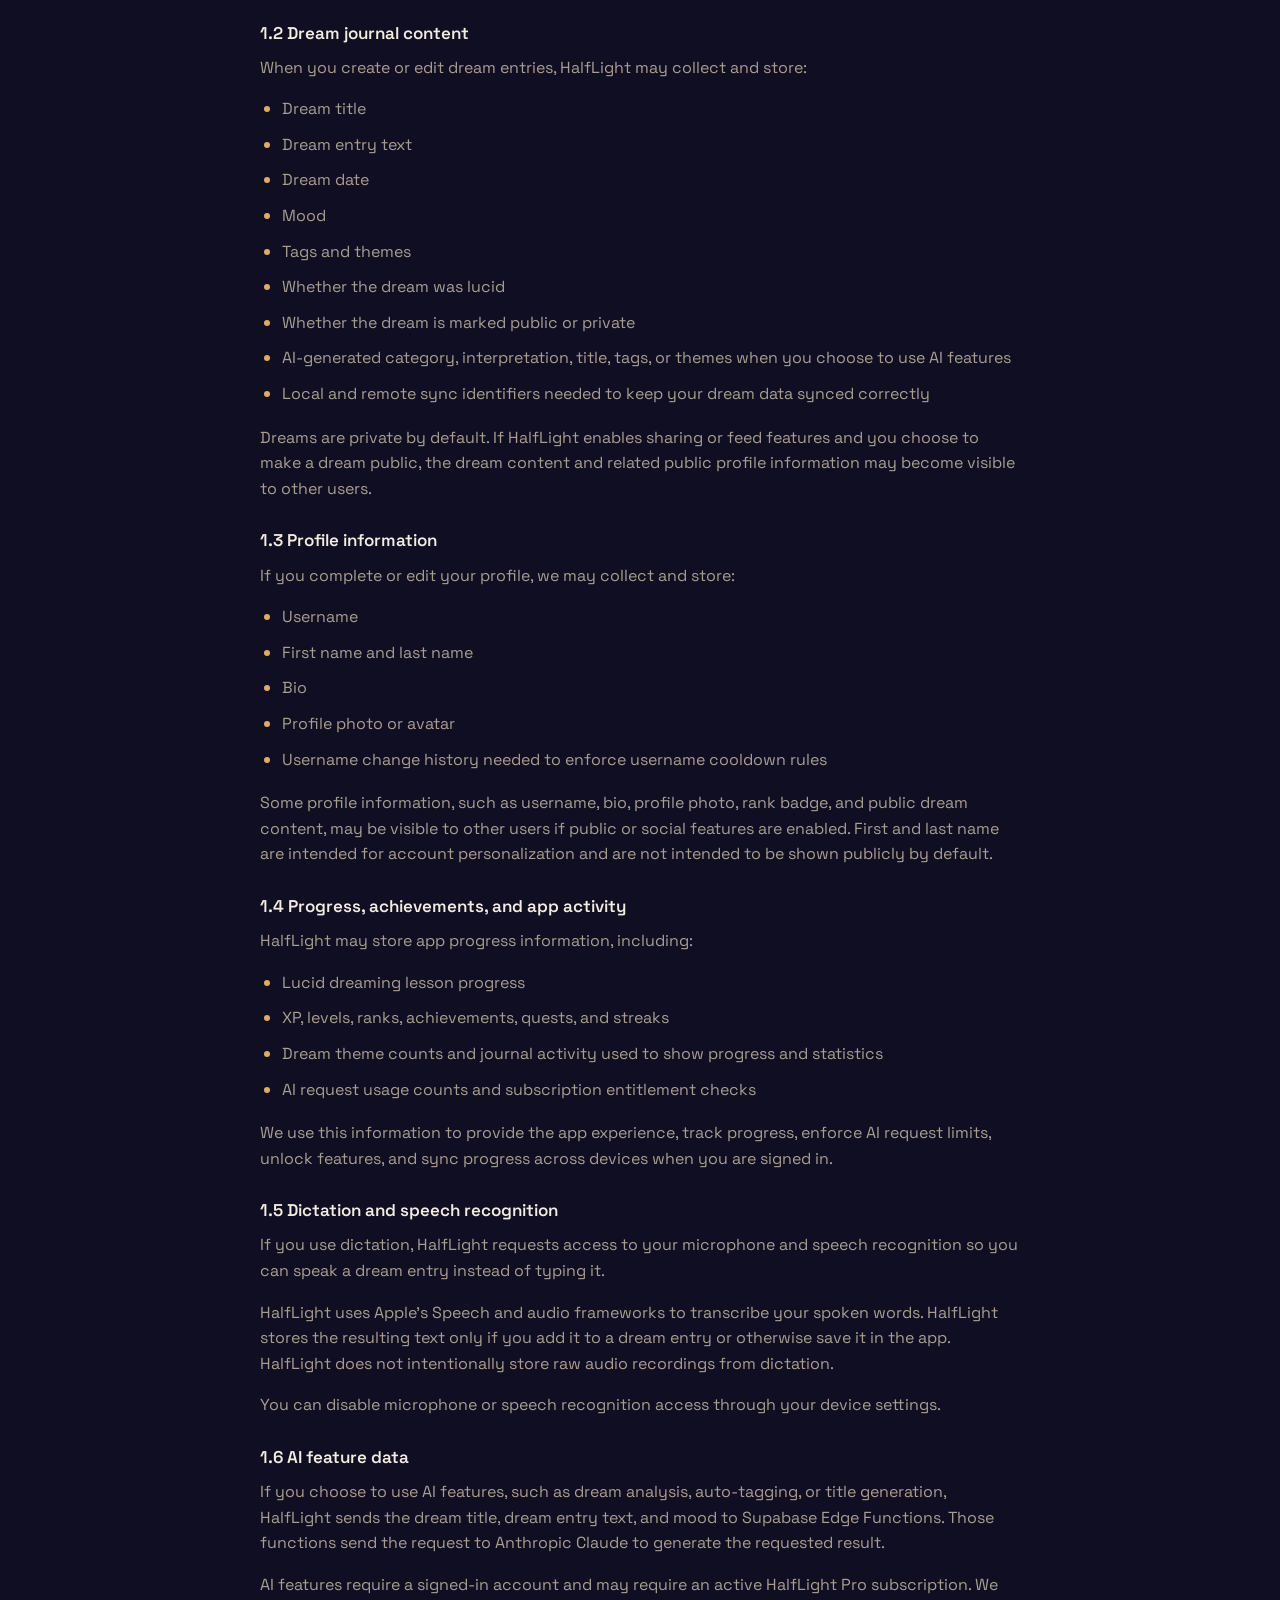
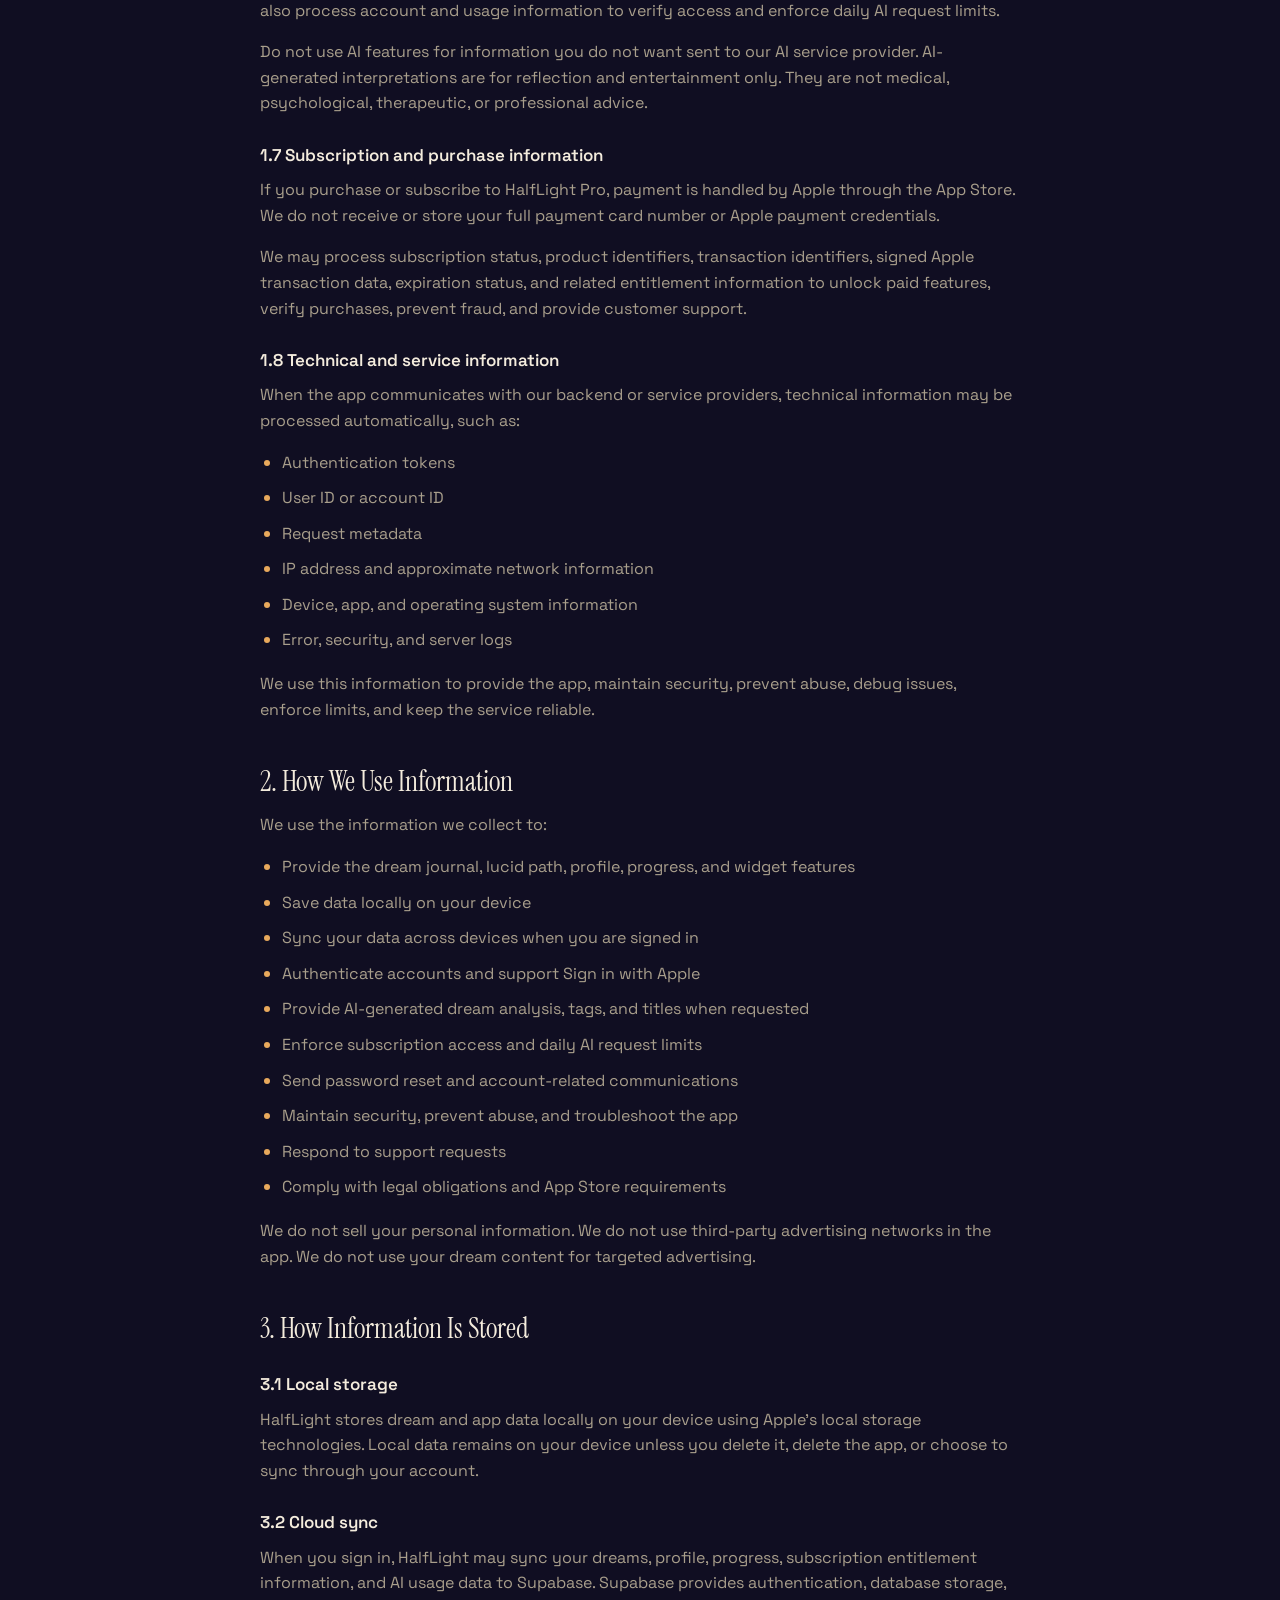
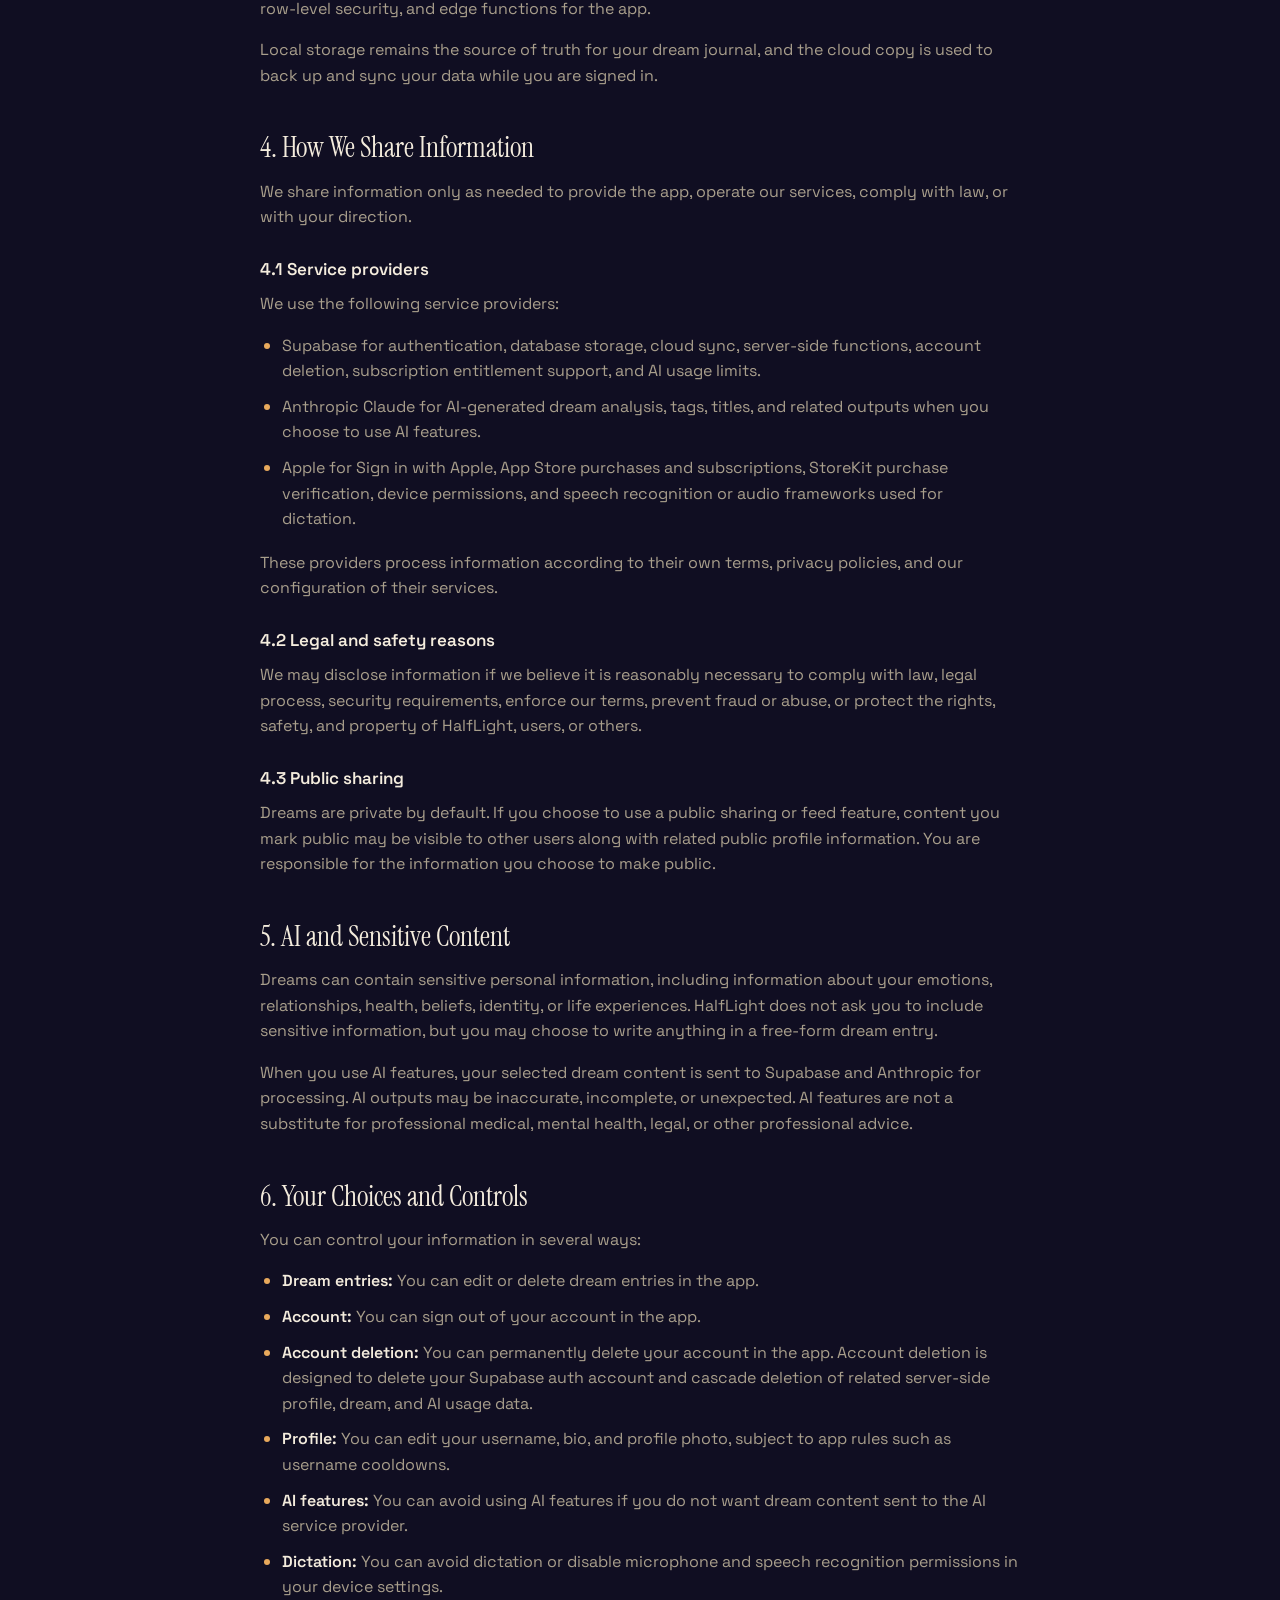
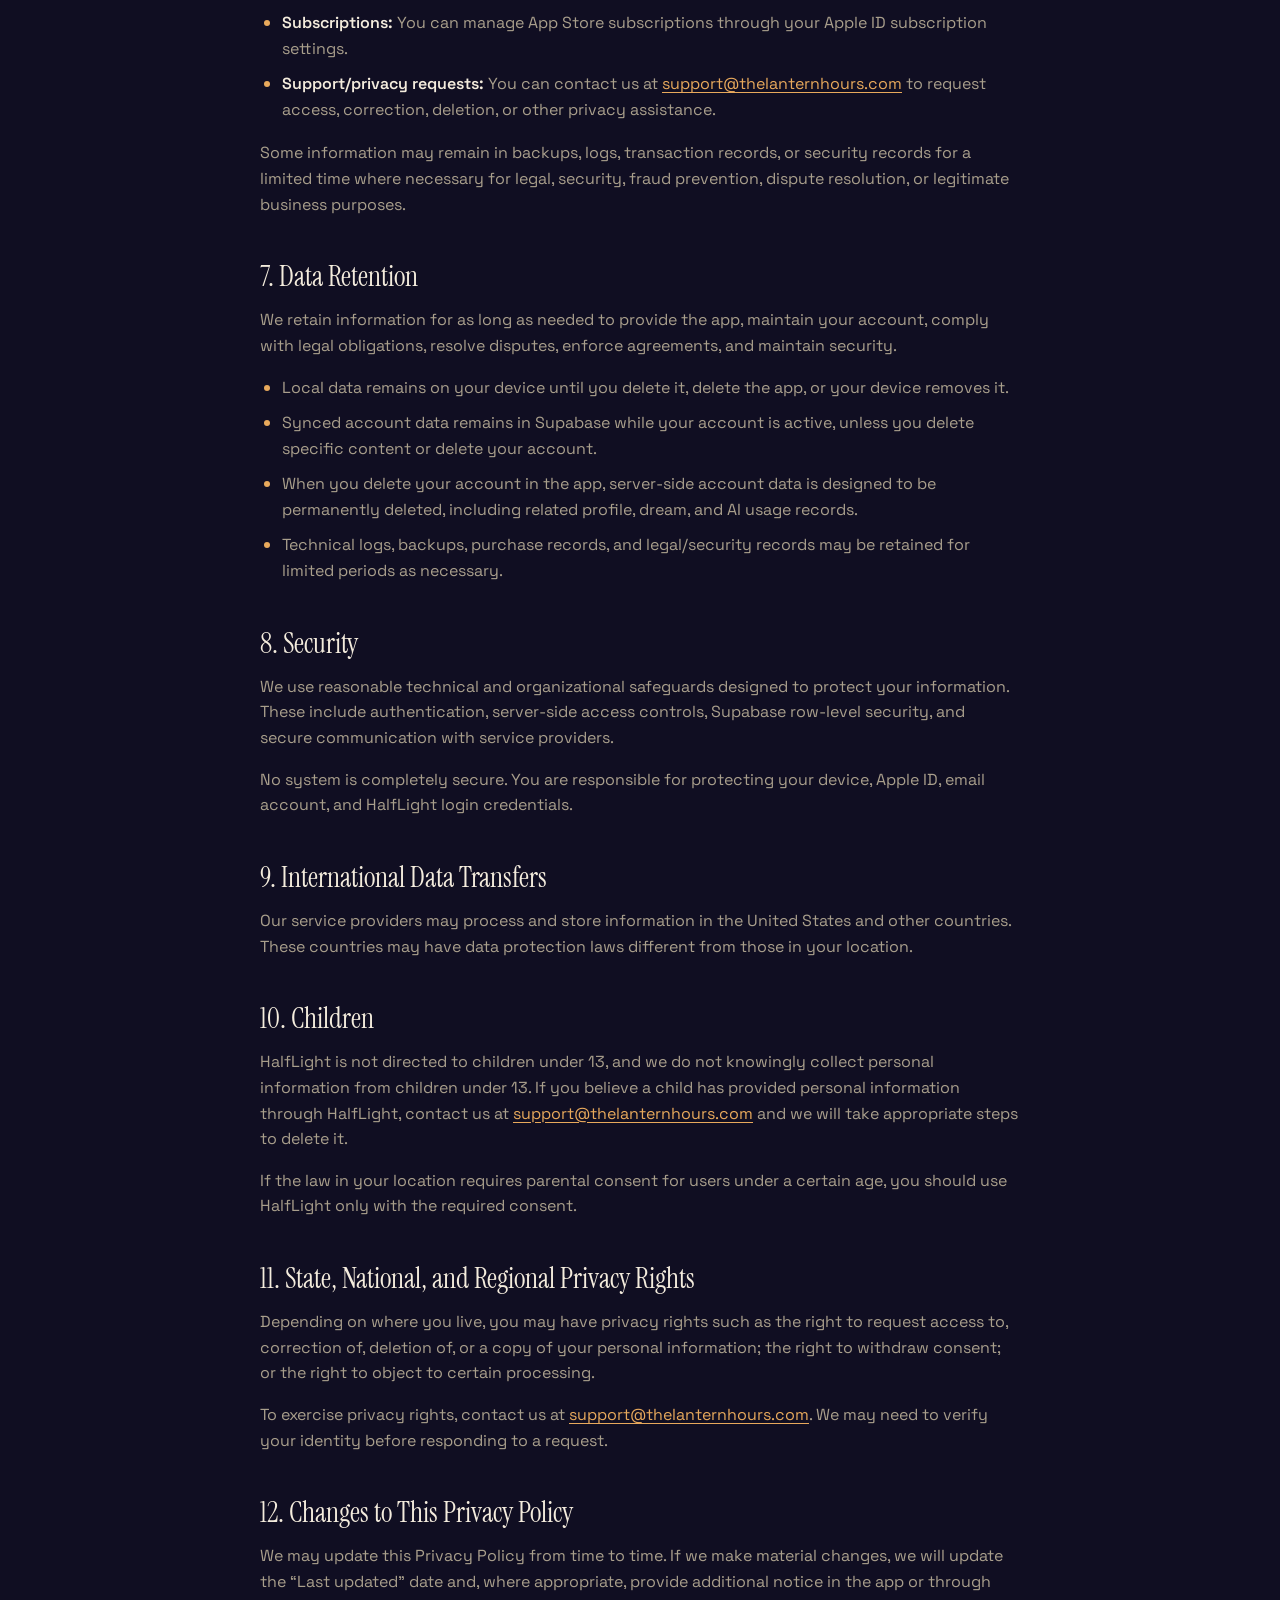
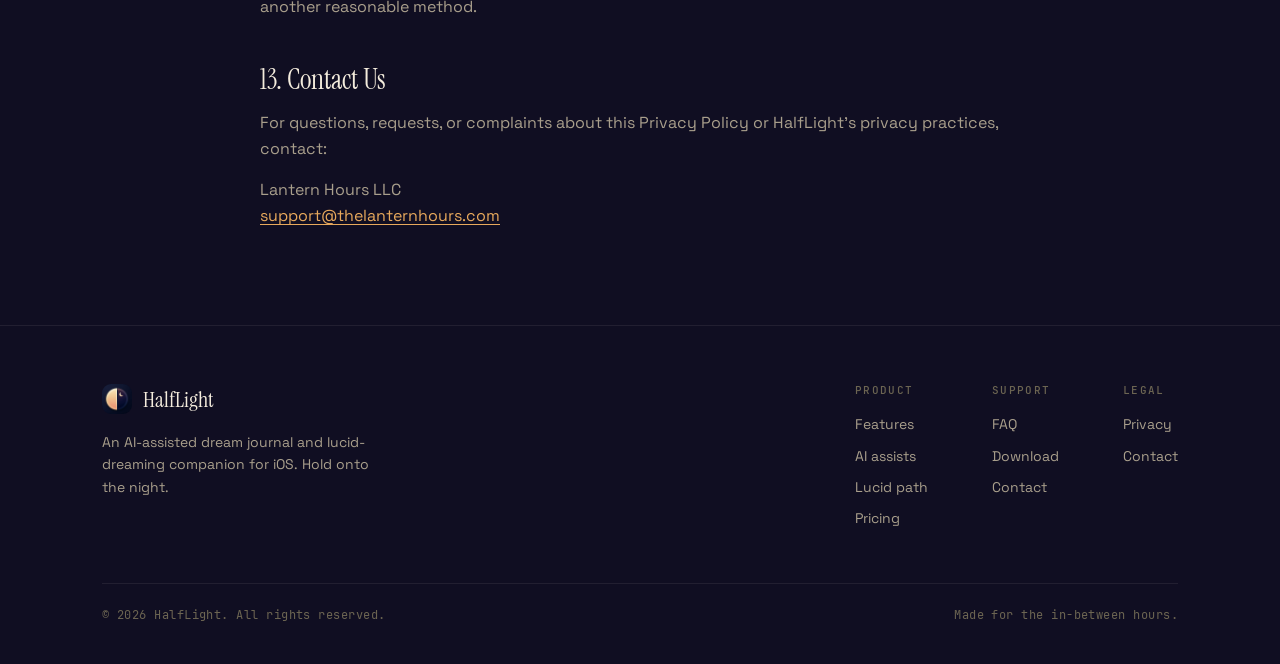
==== commit 05b478d0: "Add favicon images and update HTML to use new icons; replace demo content with image" ====
--- a/privacy.html
+++ b/privacy.html
@@ -7,7 +7,8 @@
   <meta name="description" content="How HalfLight collects, uses, and protects your data." />
   <meta name="theme-color" content="#100E22" />
   <meta name="robots" content="index, follow" />
-  <link rel="icon" type="image/jpeg" href="assets/logo.jpg" />
+  <link rel="icon" type="image/png" sizes="256x256" href="assets/favicon-256.png" />
+  <link rel="apple-touch-icon" href="assets/favicon-180.png" />
   <link rel="stylesheet" href="styles.css" />
 </head>
 <body>
--- a/styles.css
+++ b/styles.css
@@ -195,14 +195,14 @@
   background: linear-gradient(160deg, #2a2750, #16142e);
   border: 1px solid var(--hairline-strong);
   box-shadow: 0 40px 90px -30px rgba(0,0,0,0.7), 0 0 80px -20px rgba(232,169,92,0.22);
-  transform: rotateY(-13deg) rotateX(4deg);
 }
 .phone-screen {
   width: 100%; height: 100%; border-radius: 36px; overflow: hidden;
-  background:
-    radial-gradient(320px 280px at 50% -6%, rgba(232,169,92,0.18), transparent 70%),
-    linear-gradient(180deg, #211F3D, #14132B 55%, #100E22);
-  display: flex; flex-direction: column; padding: 26px 20px;
+  background: linear-gradient(180deg, #211F3D, #14132B 55%, #100E22);
+  display: flex; flex-direction: column;
+}
+.phone-screen img {
+  width: 100%; height: 100%; object-fit: cover; display: block;
 }
 .phone-notch {
   position: absolute; top: 20px; left: 50%; transform: translateX(-50%);
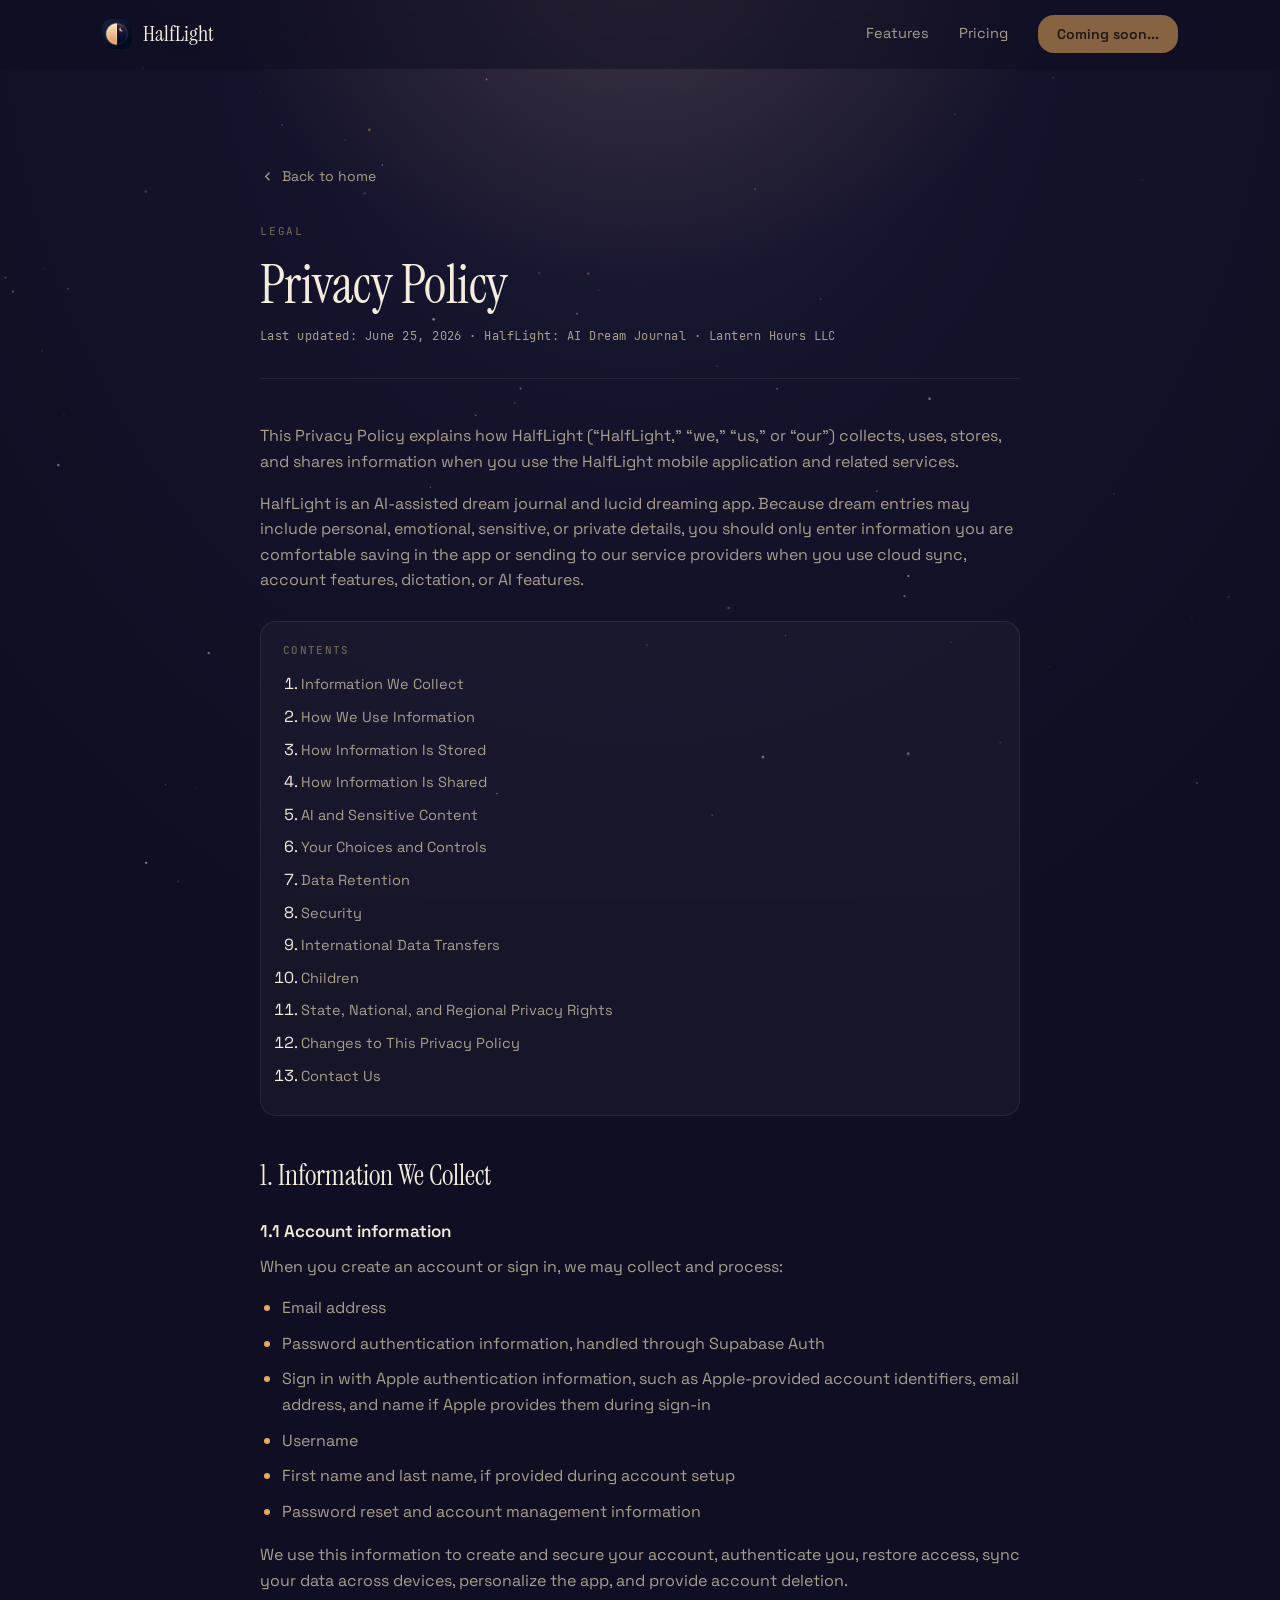
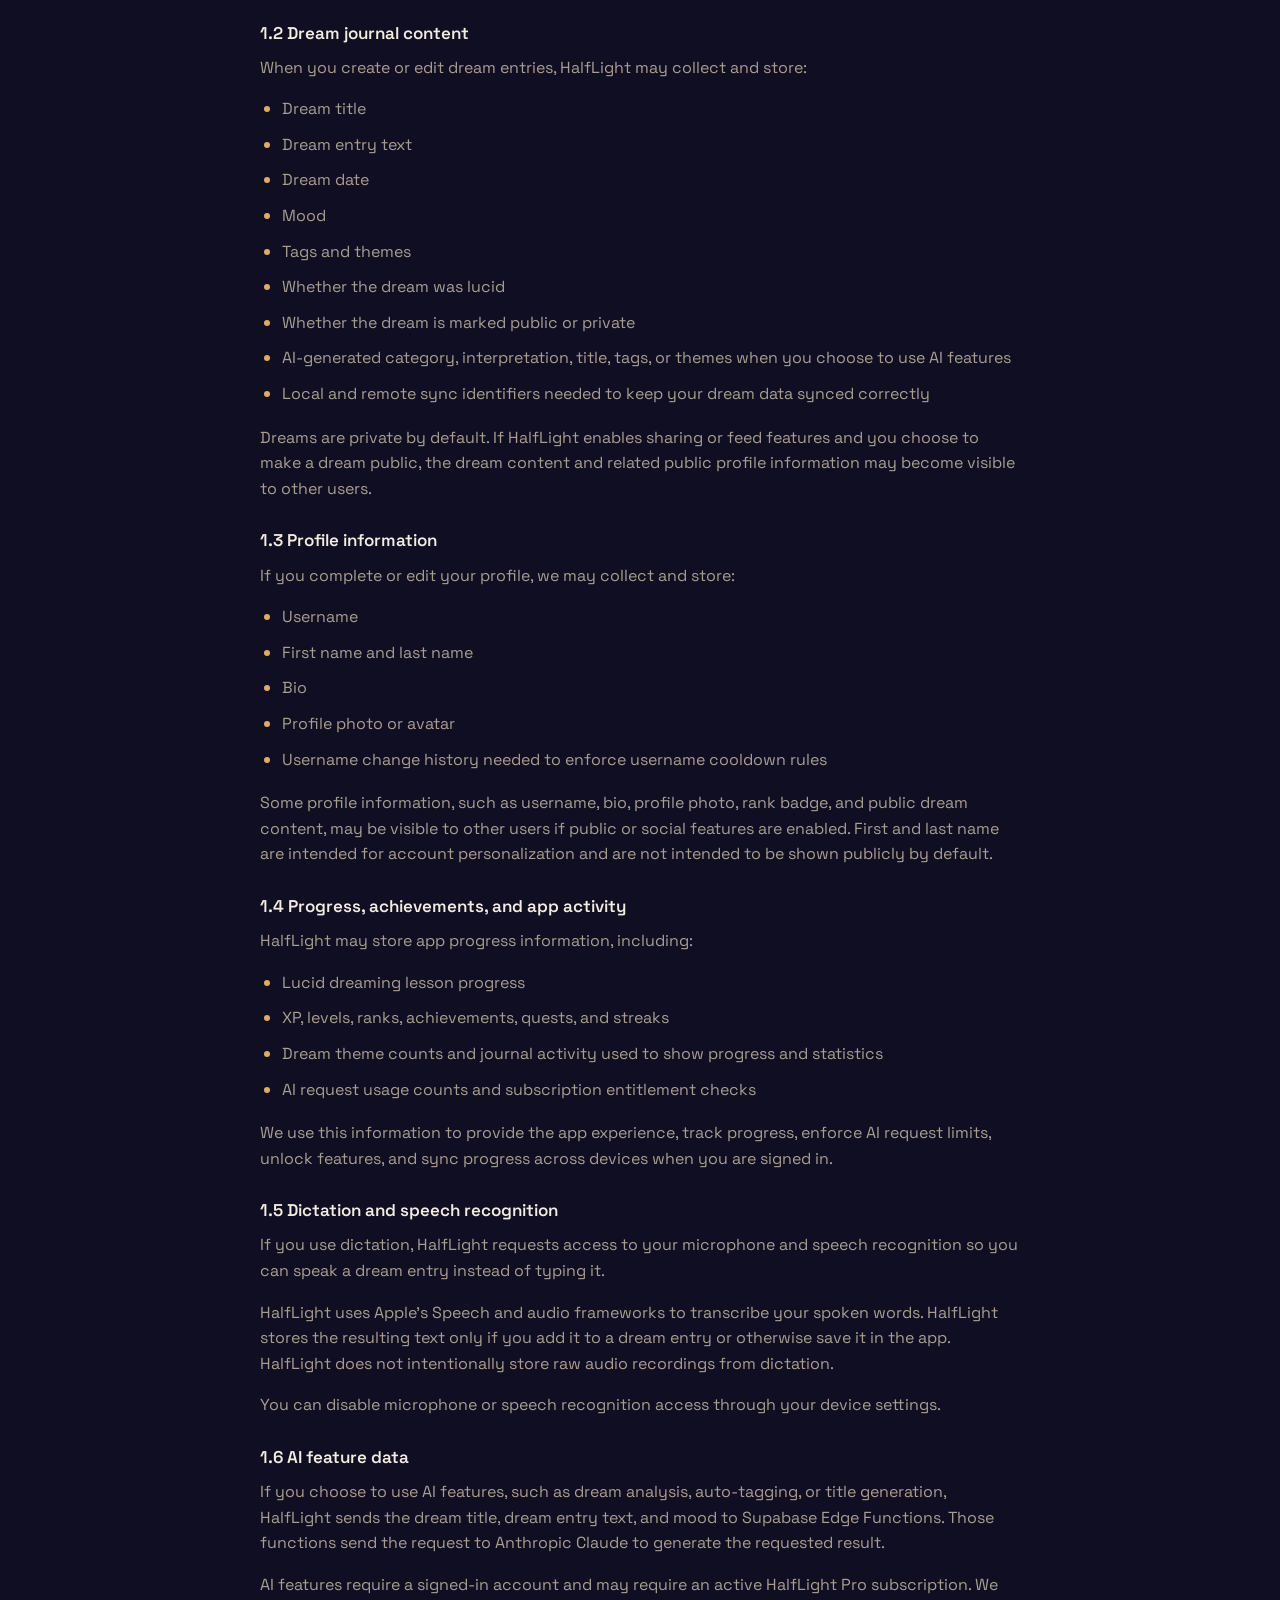
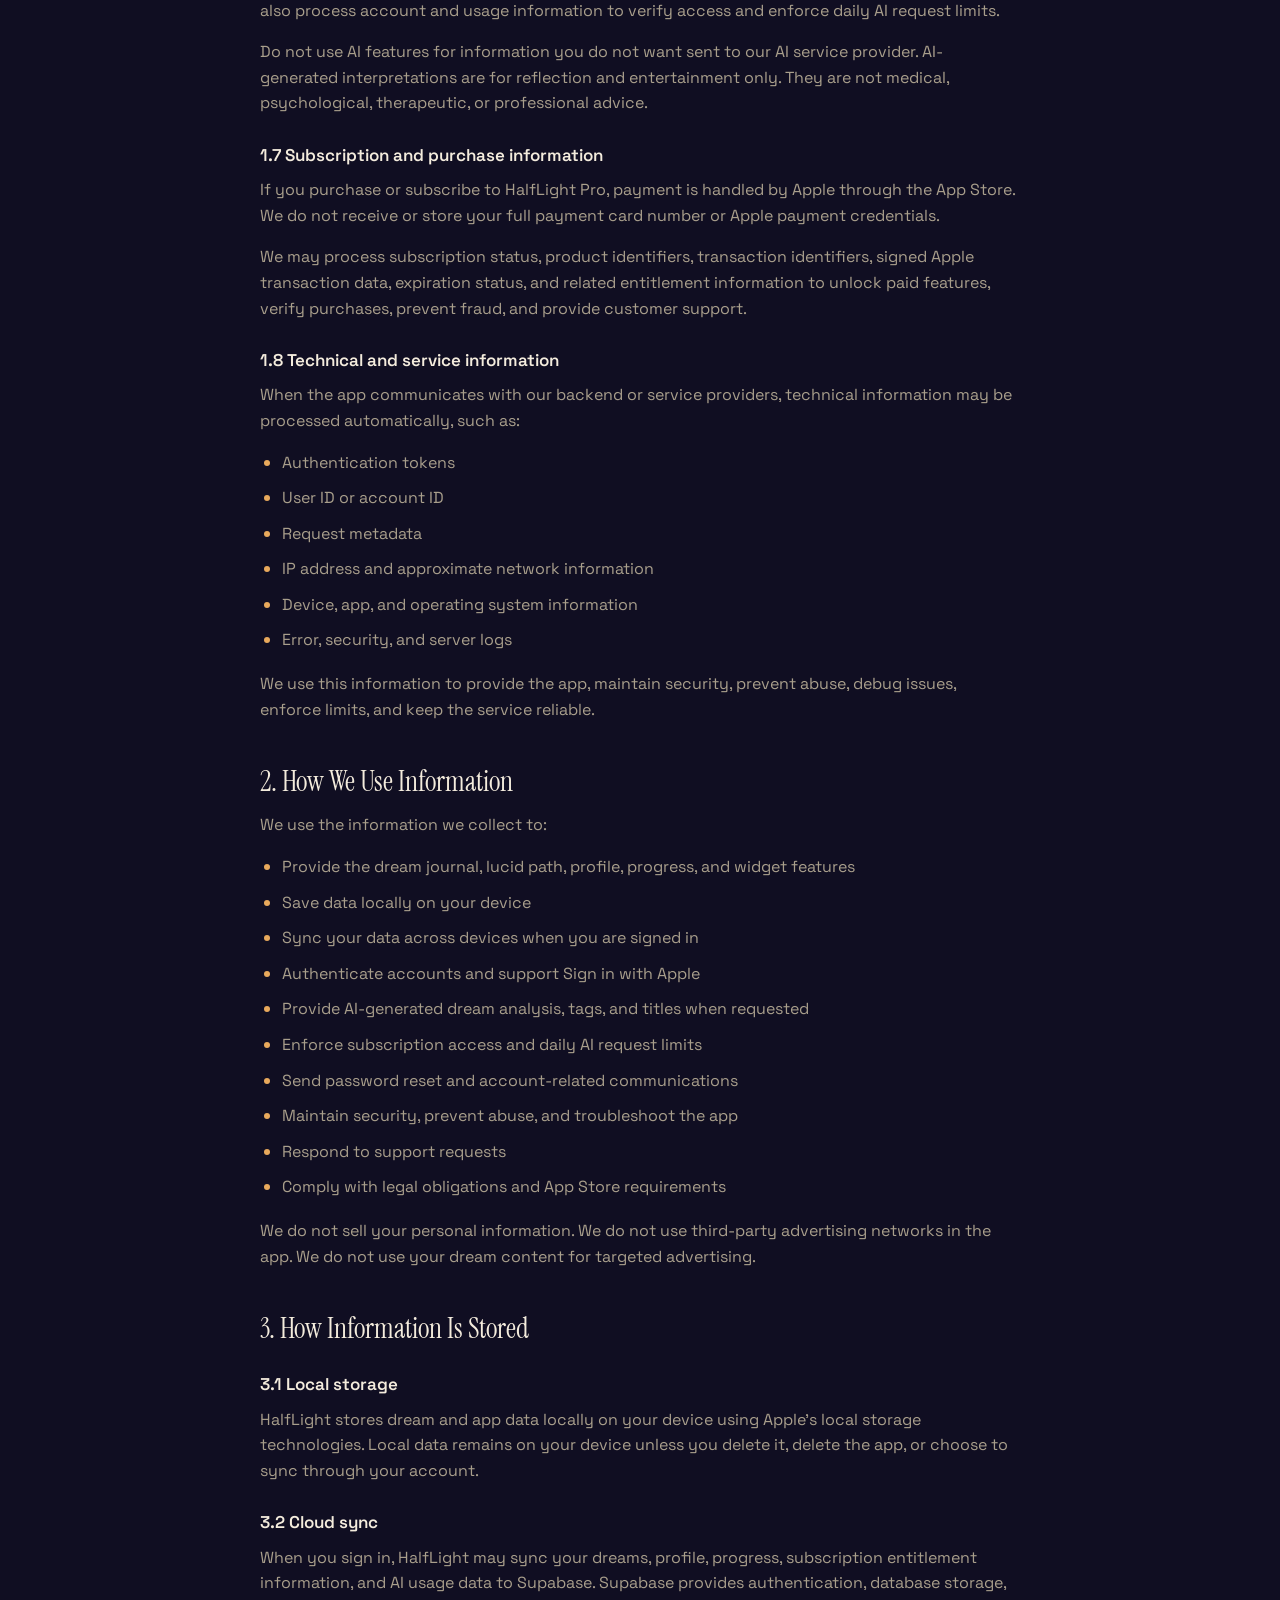
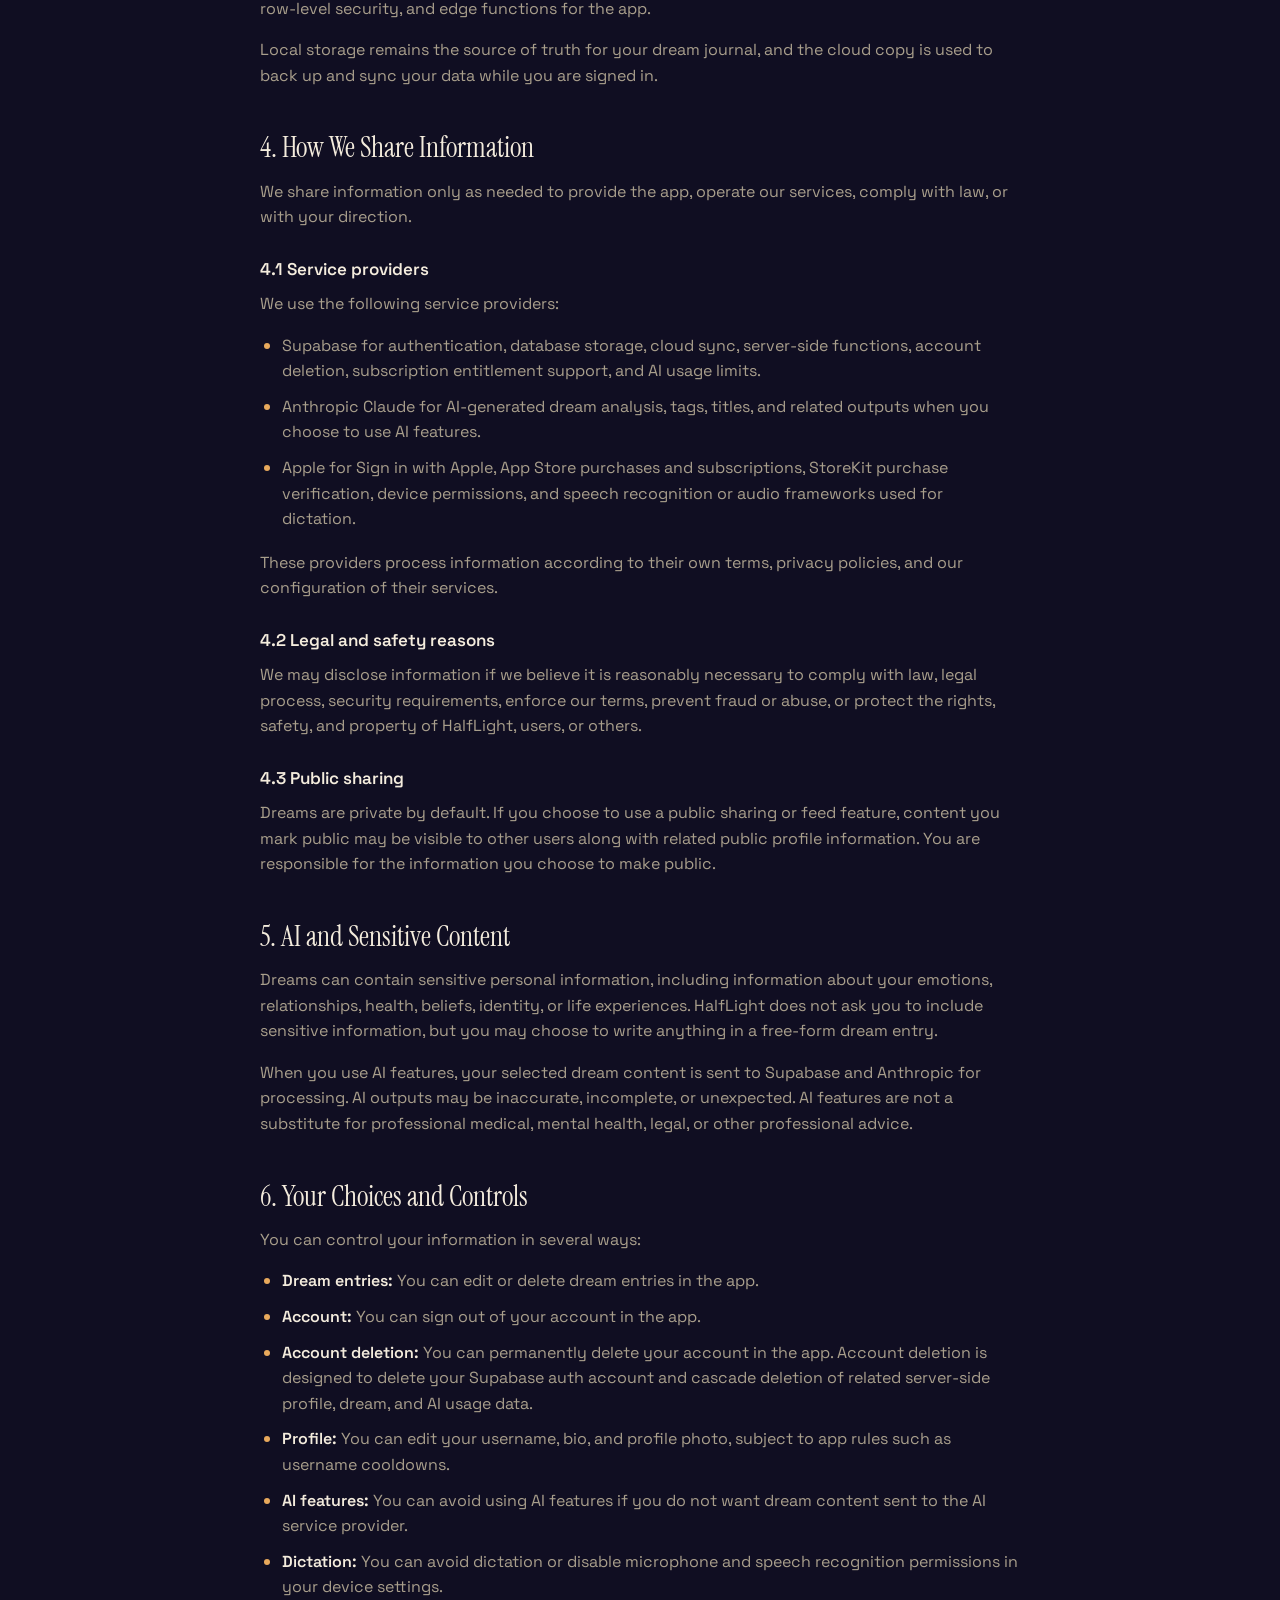
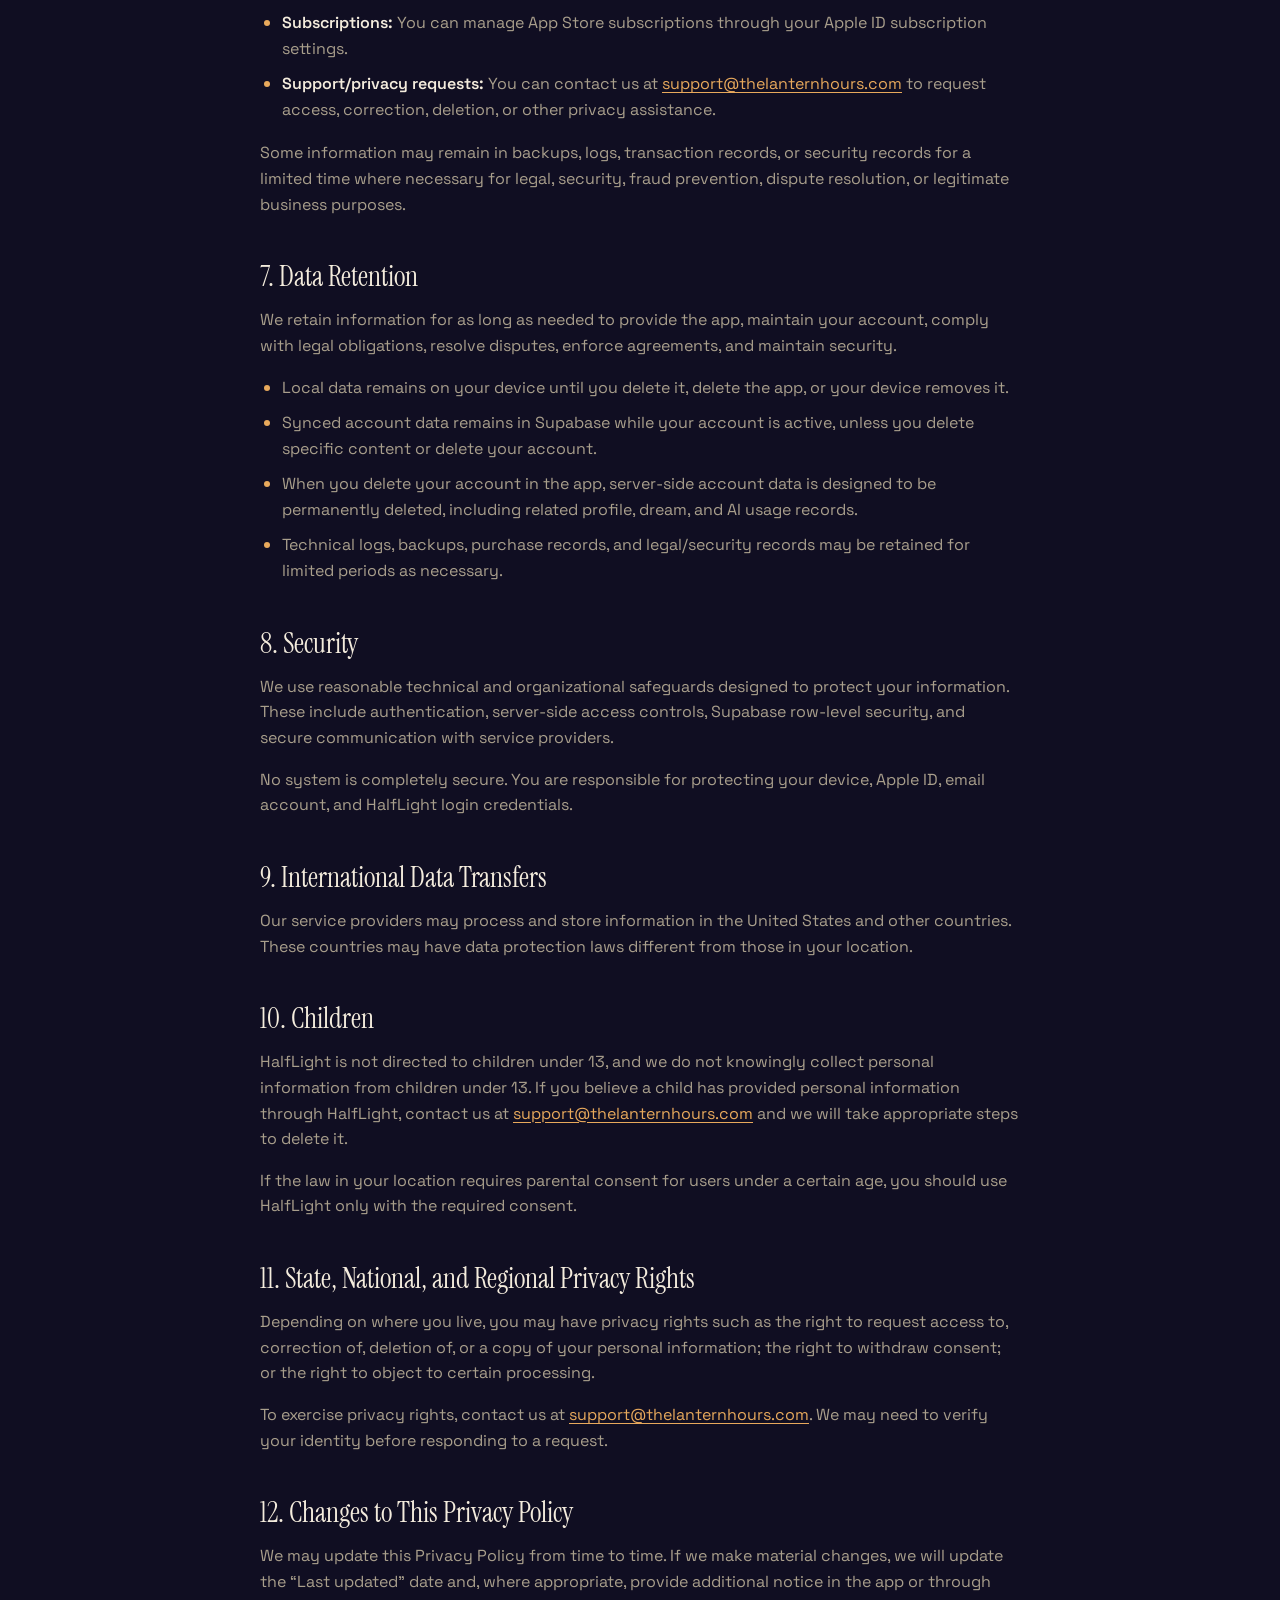
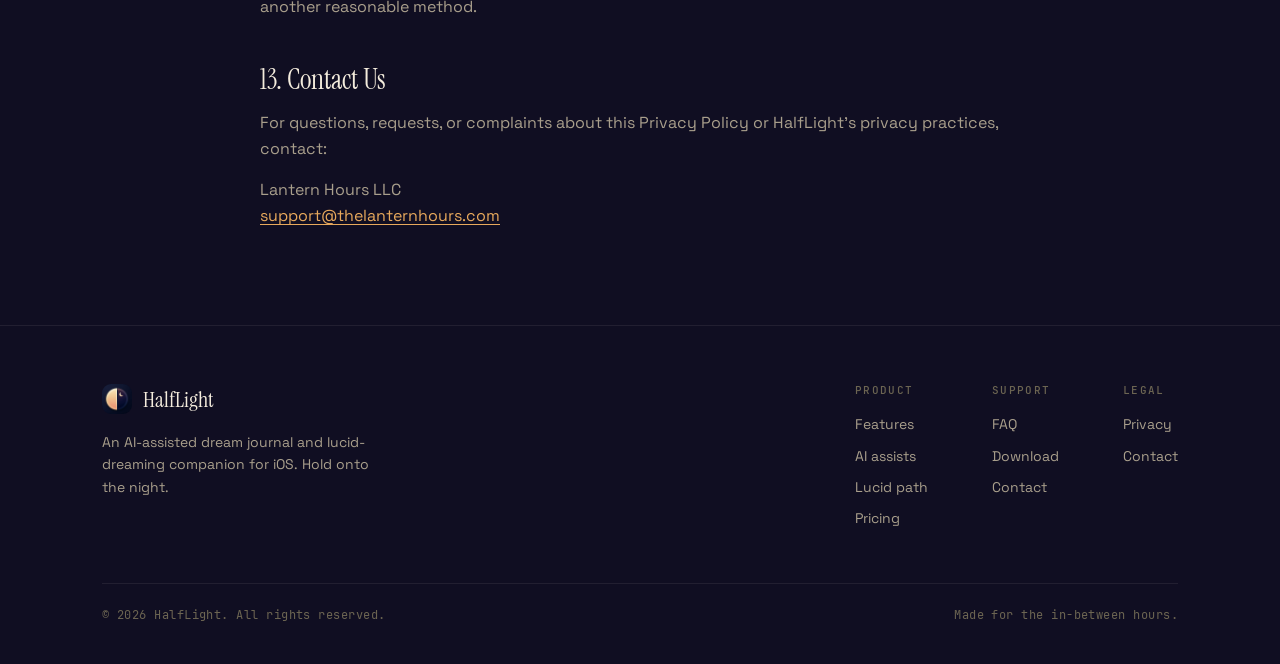
==== commit 04e2acb9: "Update buttons to disabled state with "Coming soon..." text in HTML and CSS" ====
--- a/privacy.html
+++ b/privacy.html
@@ -25,7 +25,7 @@
       <nav class="nav-links" id="navLinks">
         <a class="lnk" href="index.html#features">Features</a>
         <a class="lnk" href="index.html#pricing">Pricing</a>
-        <a class="btn btn-primary" href="index.html#download">Download</a>
+        <button class="btn btn-primary" type="button" disabled aria-disabled="true">Coming soon...</button>
       </nav>
       <button class="nav-toggle" id="navToggle" aria-label="Menu">
         <svg width="24" height="24" viewBox="0 0 24 24" fill="none" stroke="currentColor" stroke-width="1.8"><path d="M3 6h18M3 12h18M3 18h18"/></svg>
--- a/styles.css
+++ b/styles.css
@@ -138,6 +138,9 @@
   white-space: nowrap;
 }
 .btn:active { transform: scale(0.97); }
+.btn:disabled, .btn.is-disabled {
+  cursor: not-allowed; opacity: 0.55; transform: none; pointer-events: none;
+}
 .btn-primary { background: var(--primary); color: var(--on-primary); }
 .btn-primary:hover { opacity: 0.92; }
 .btn-ghost {
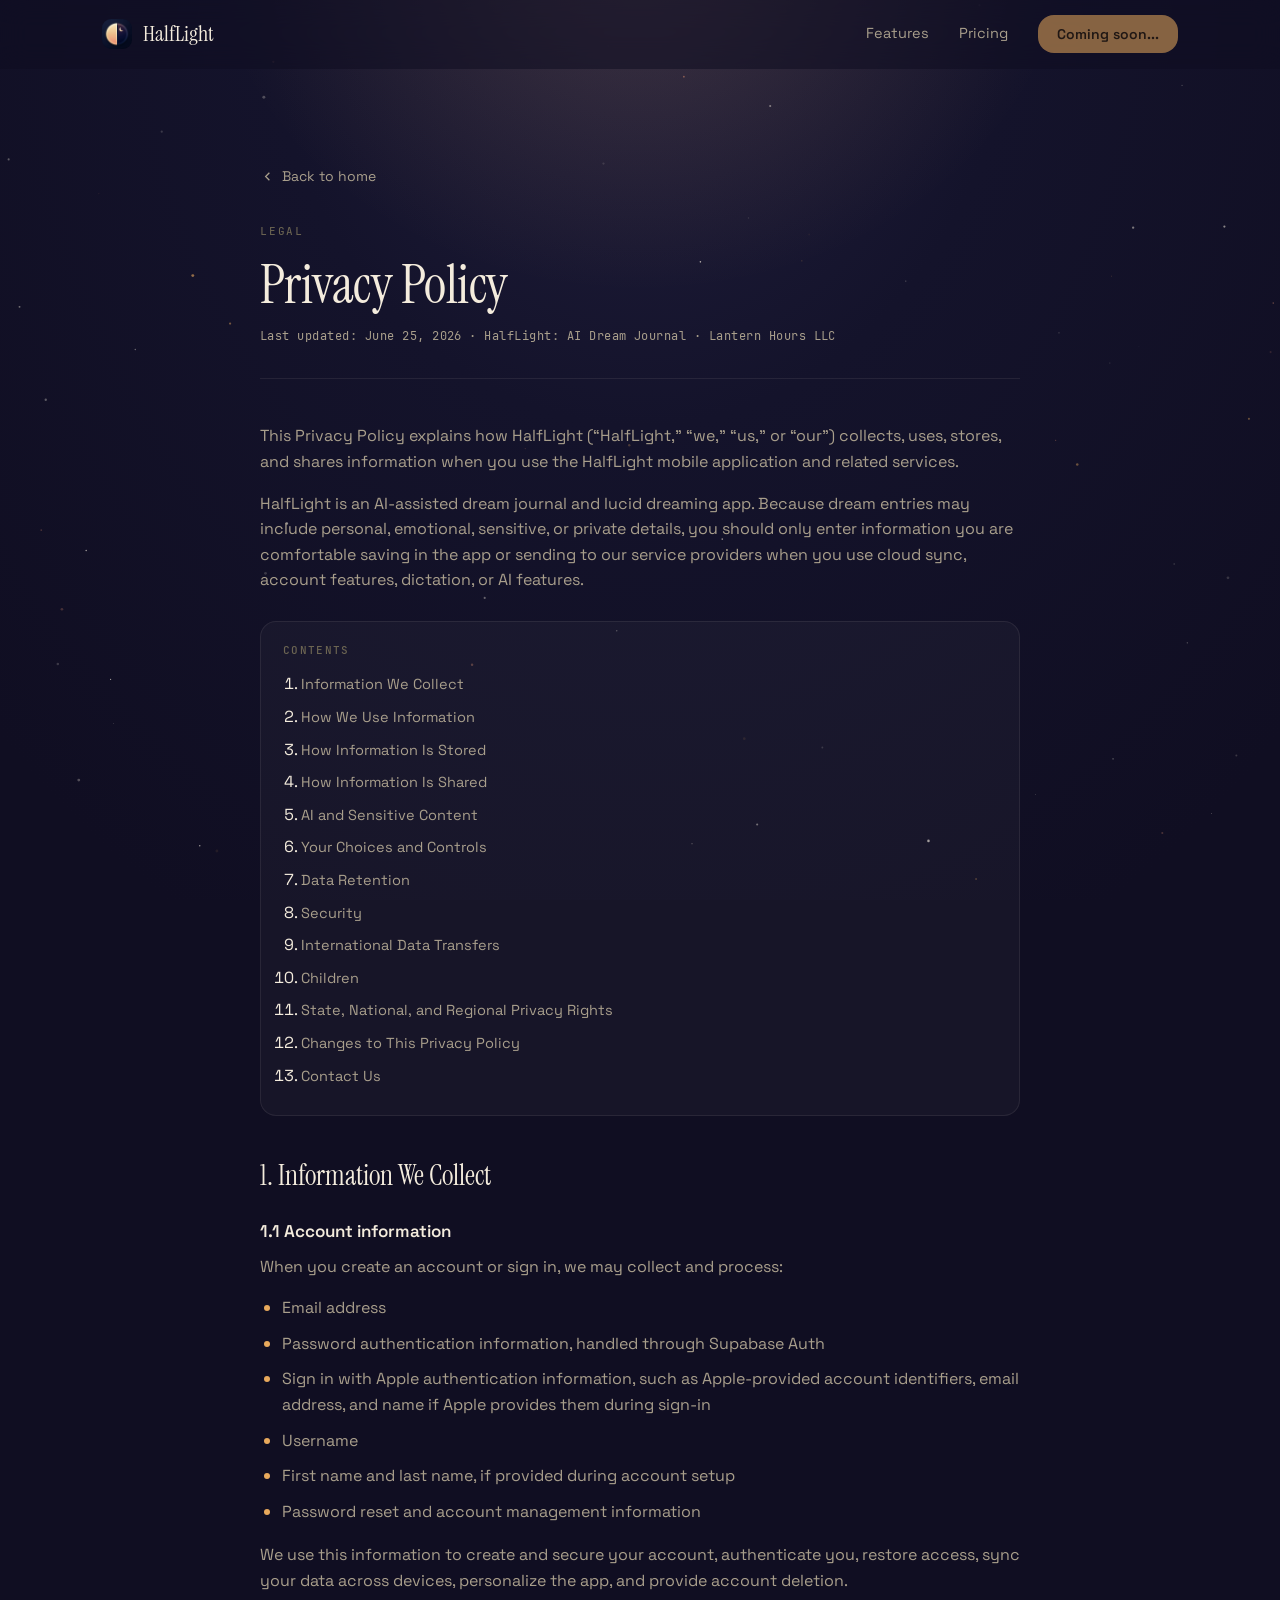
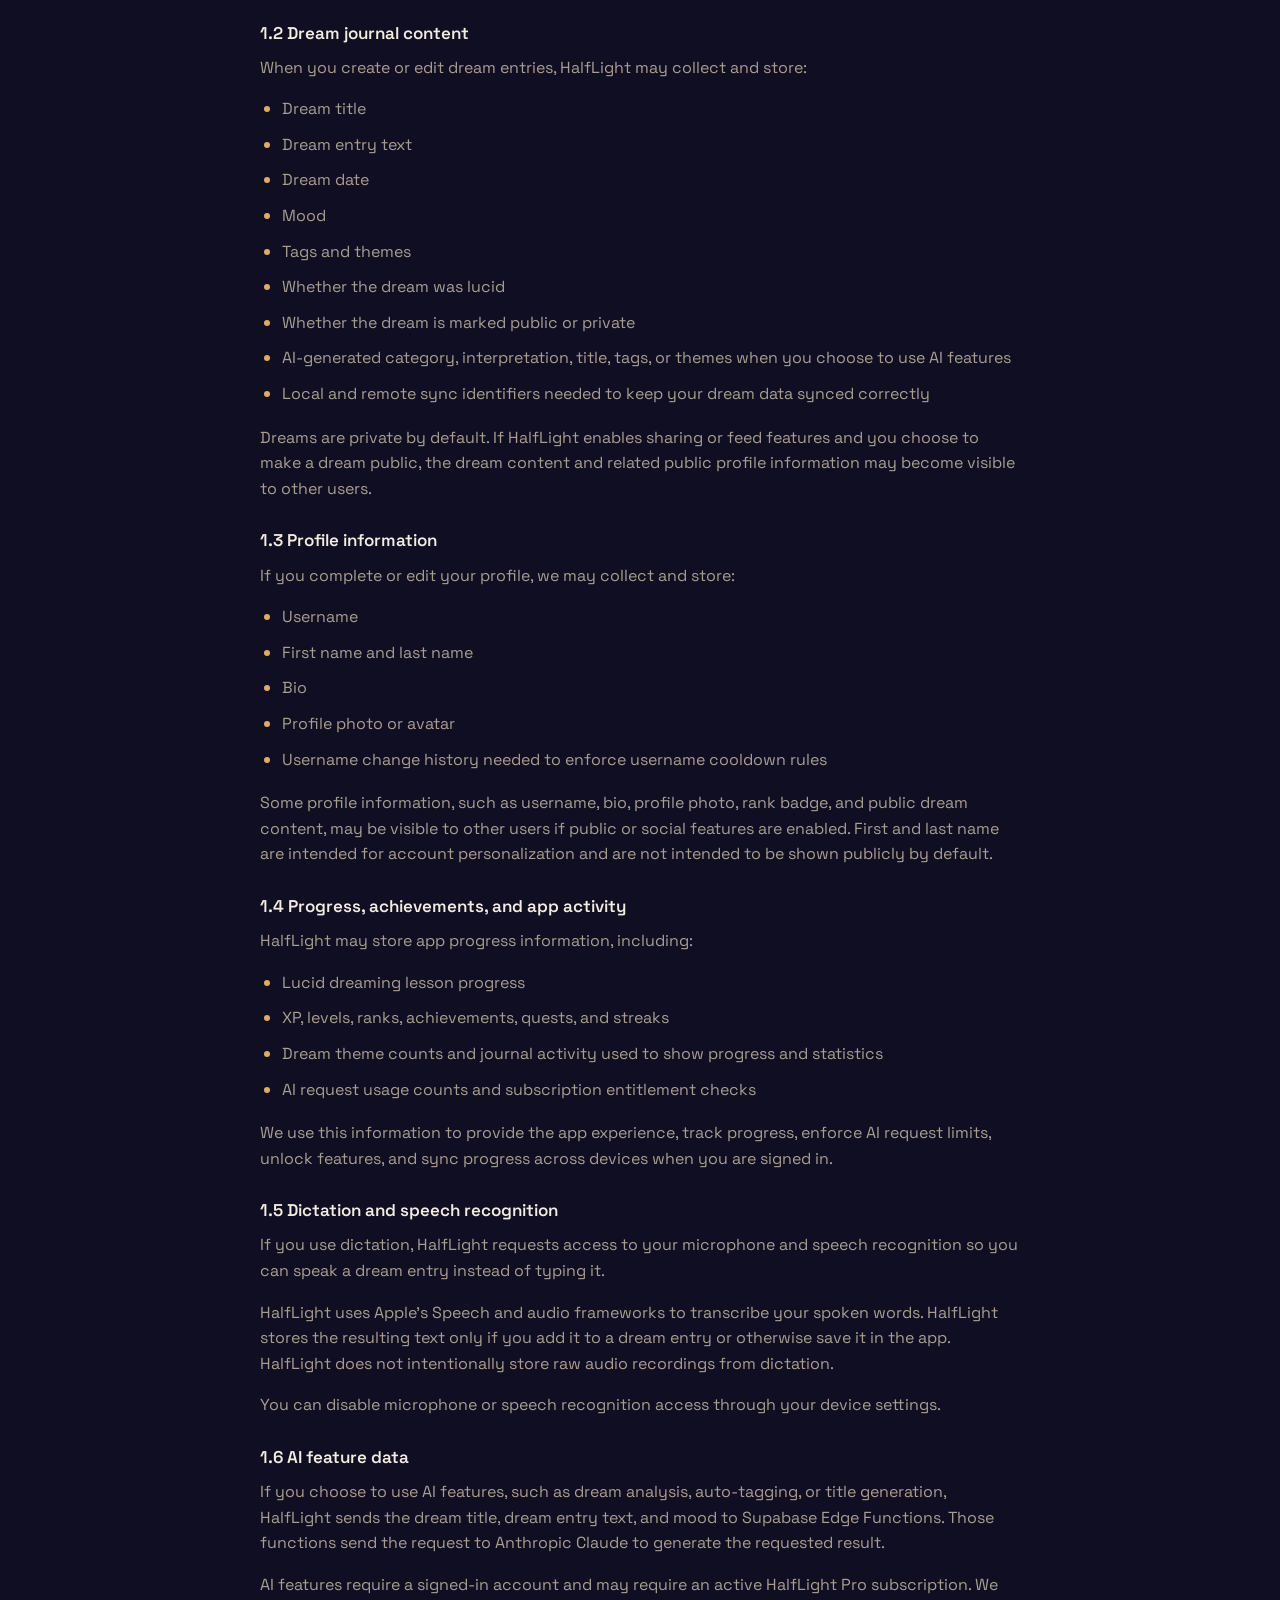
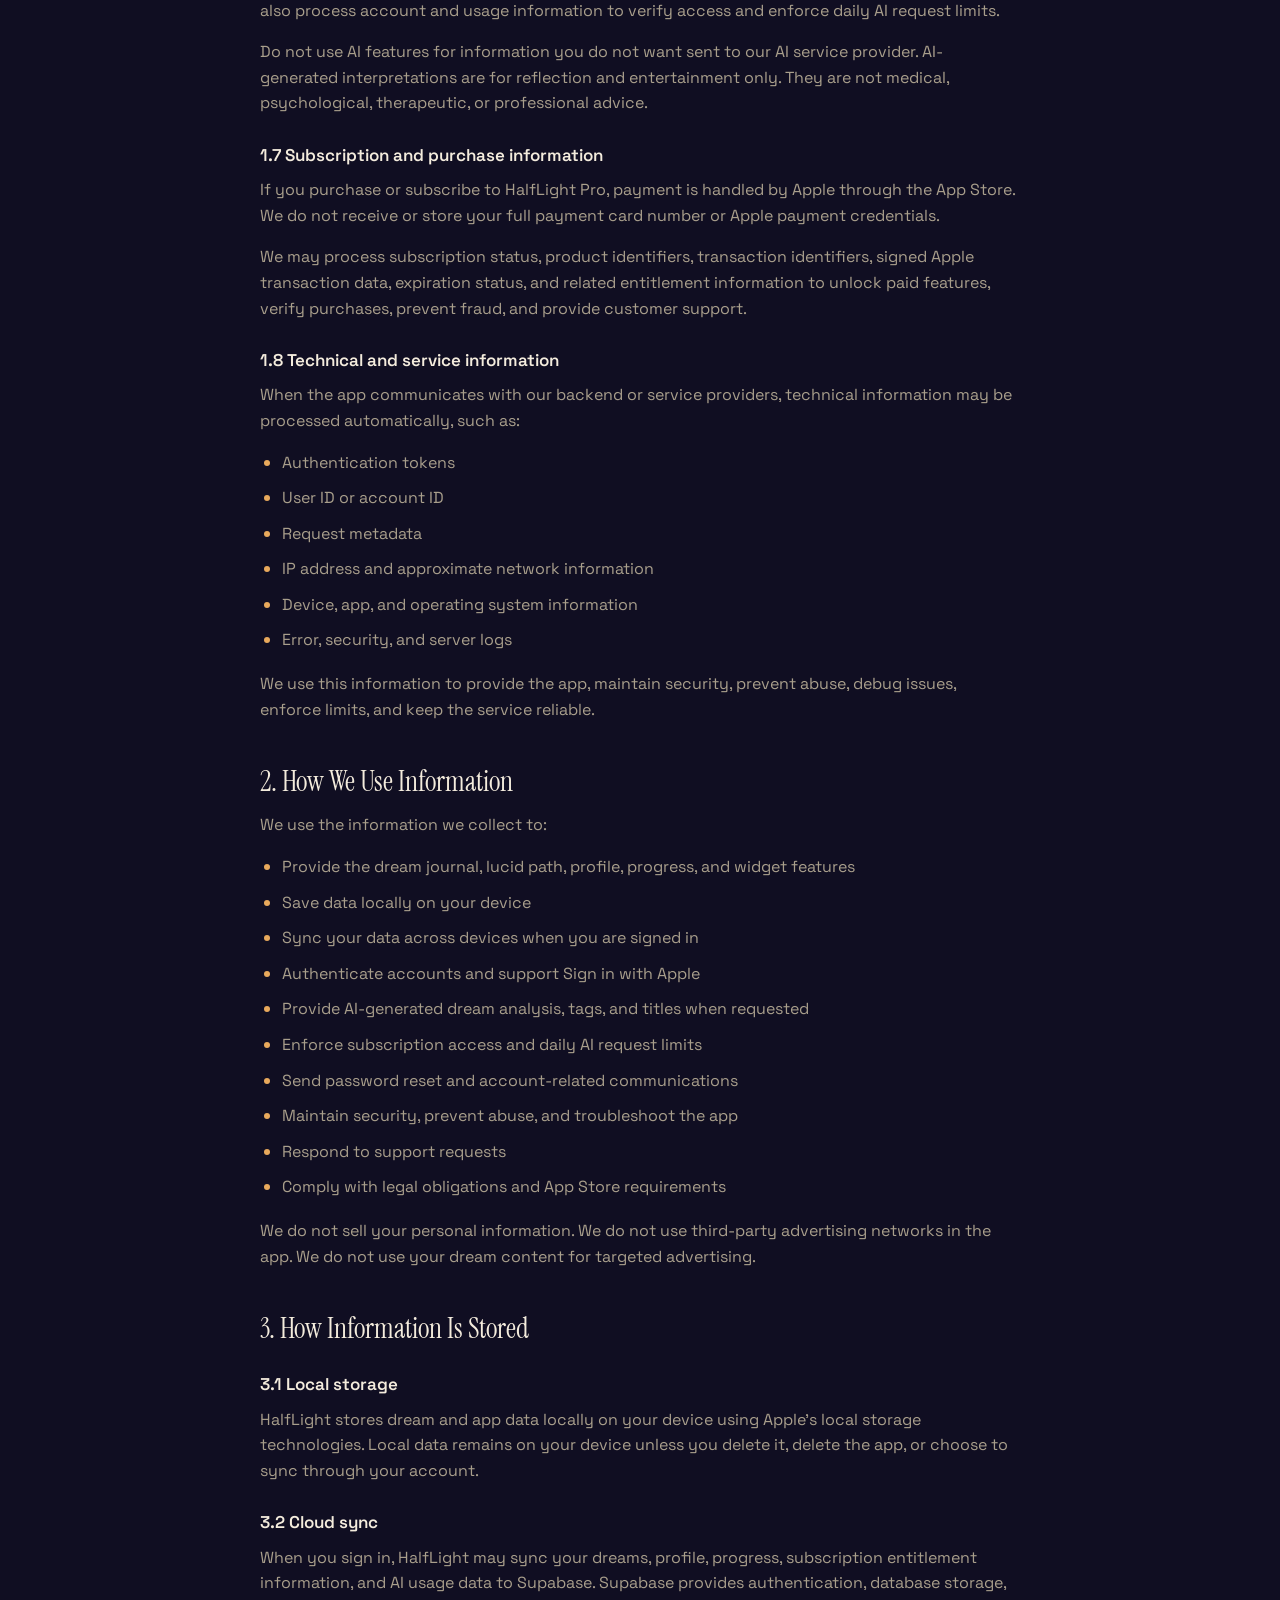
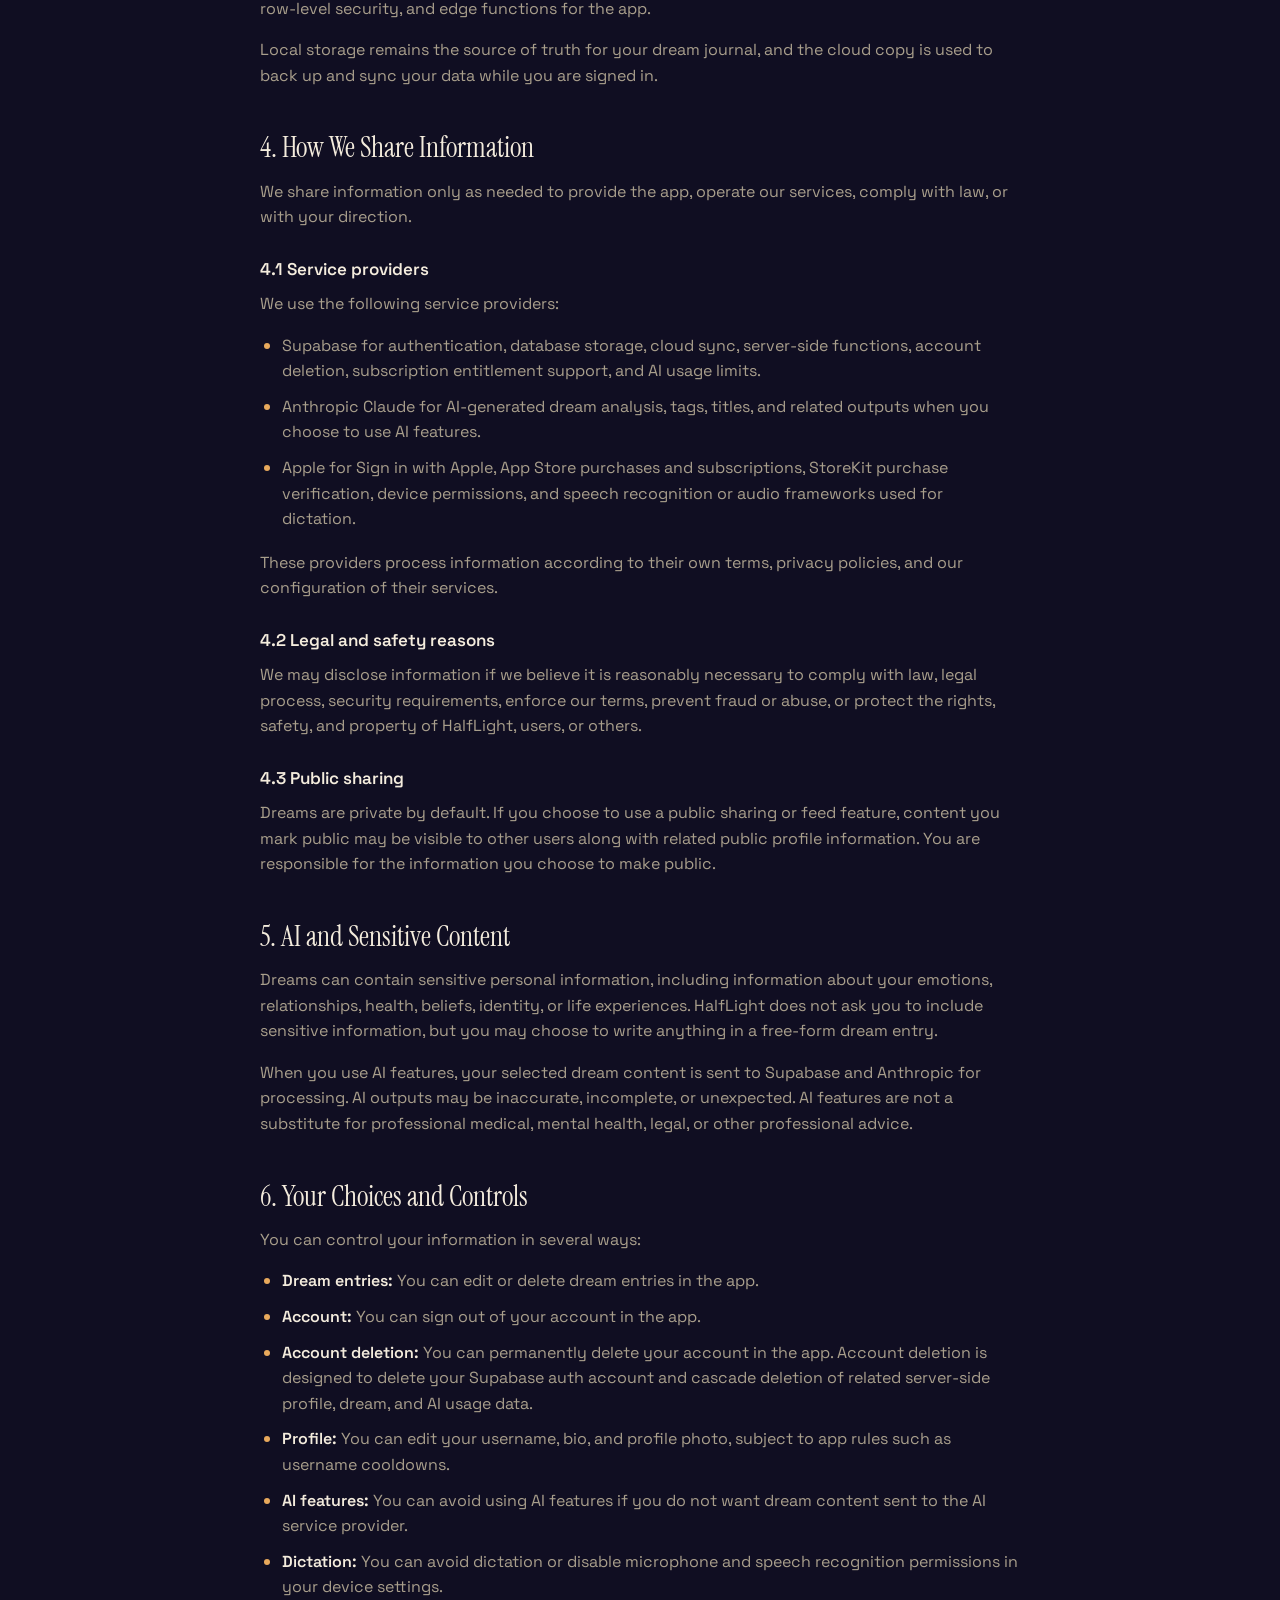
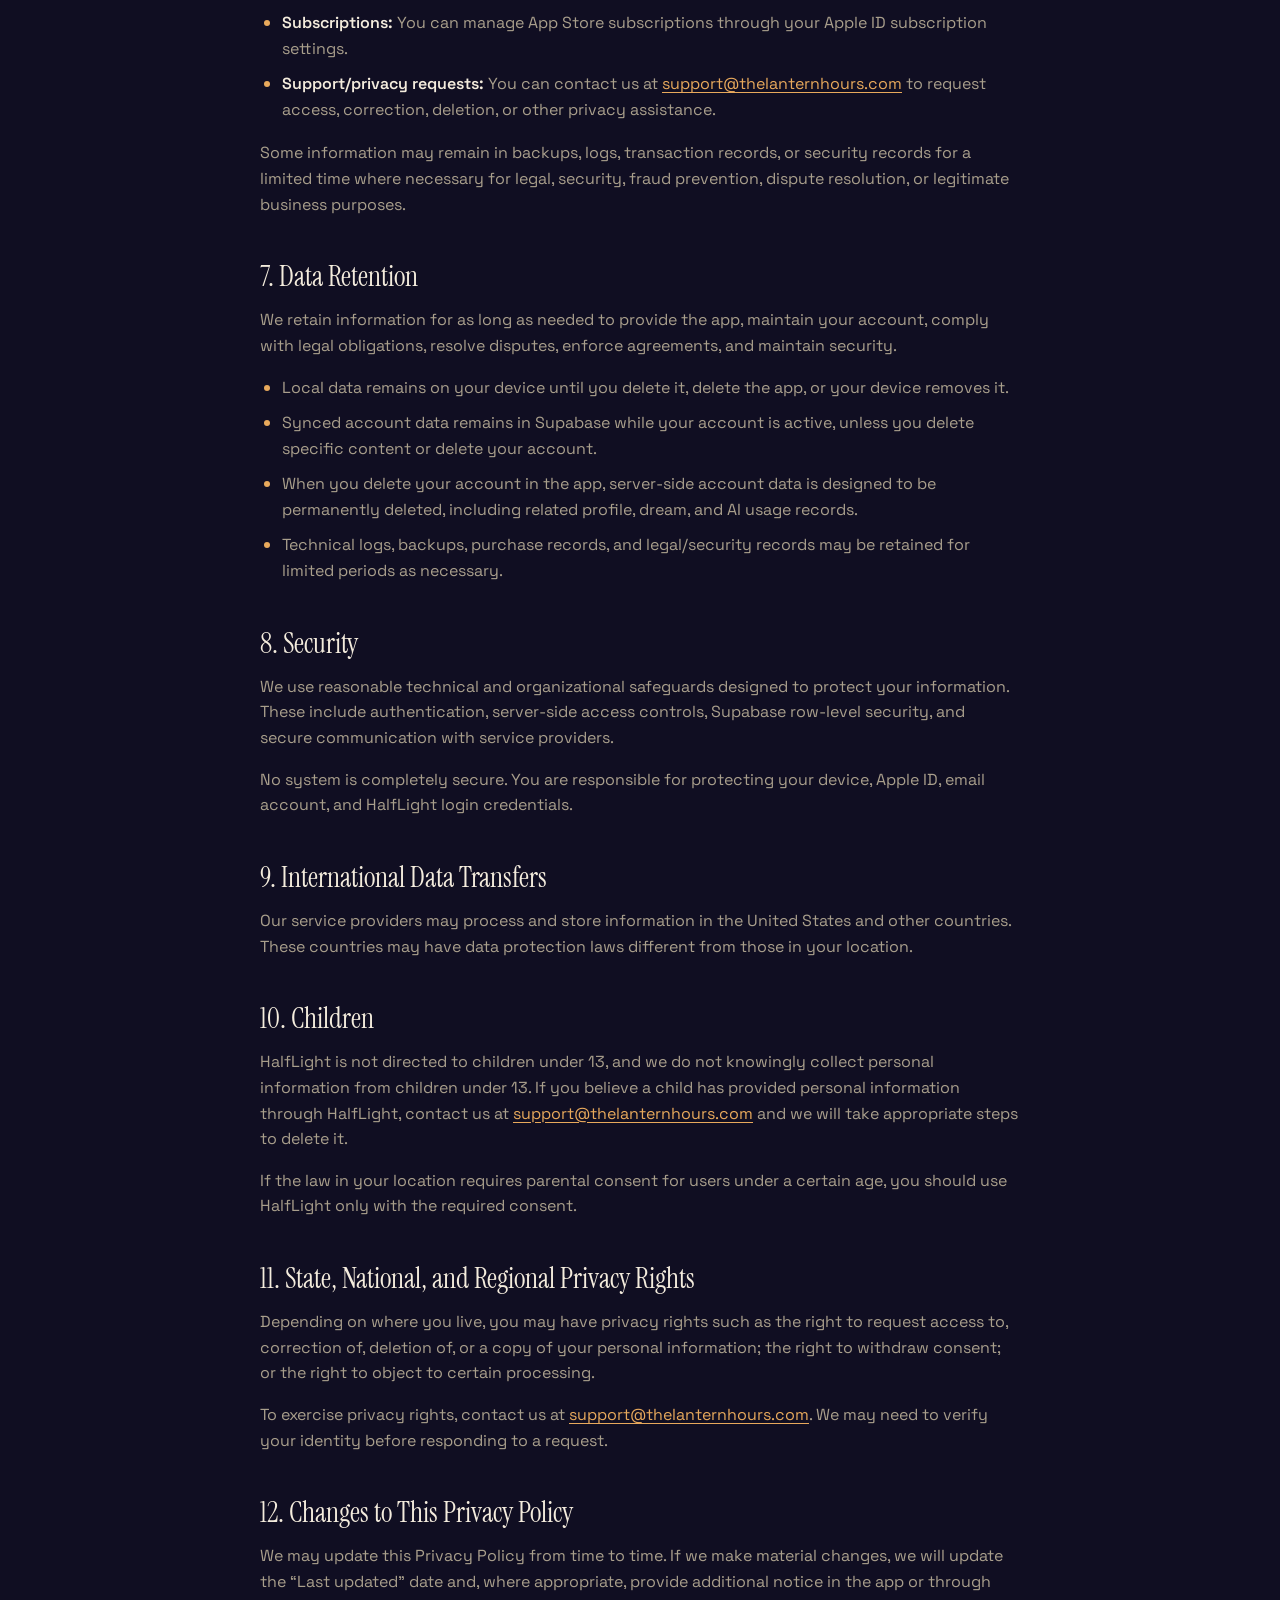
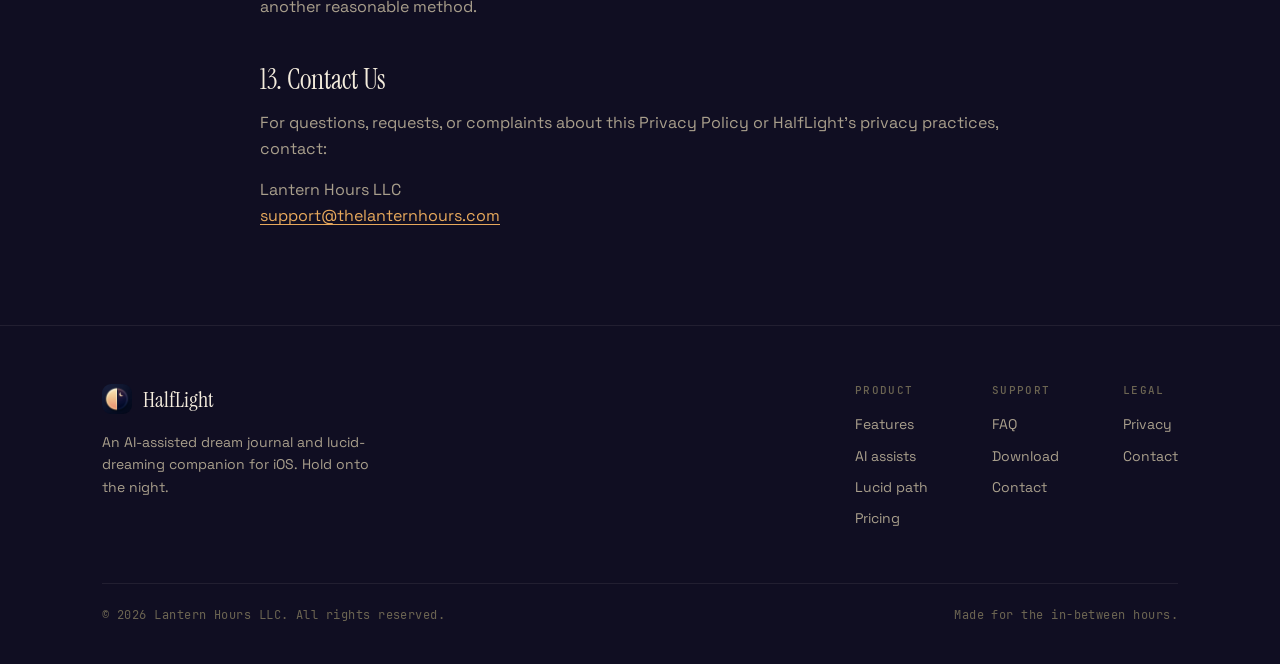
==== commit cf95bd1a: "Update footer copyright to reference Lantern Hours LLC" ====
--- a/privacy.html
+++ b/privacy.html
@@ -267,7 +267,7 @@
         </div>
       </div>
       <div class="foot-bottom">
-        <span>© <span id="year"></span> HalfLight. All rights reserved.</span>
+        <span>© <span id="year"></span> <a href="https://thelanternhours.com" target="_blank" rel="noopener">Lantern Hours LLC</a>. All rights reserved.</span>
         <span>Made for the in-between hours.</span>
       </div>
     </div>
